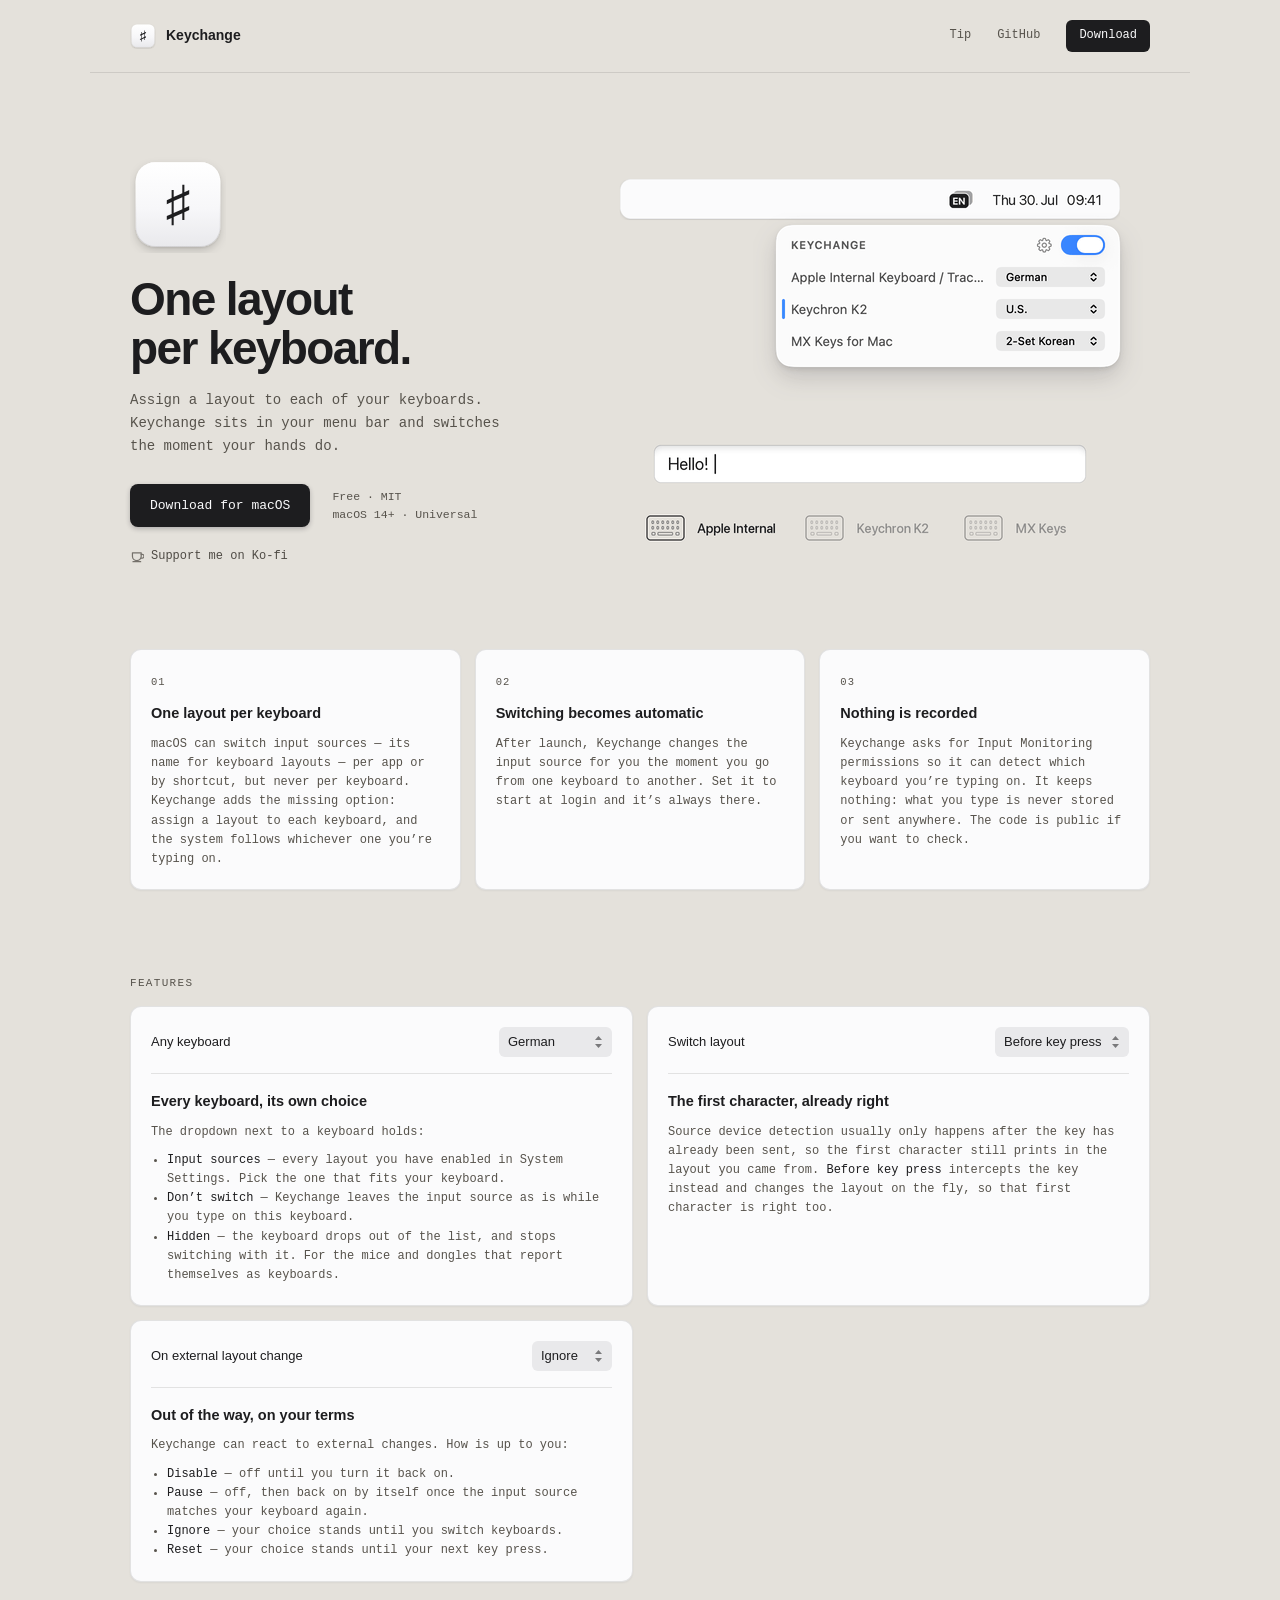
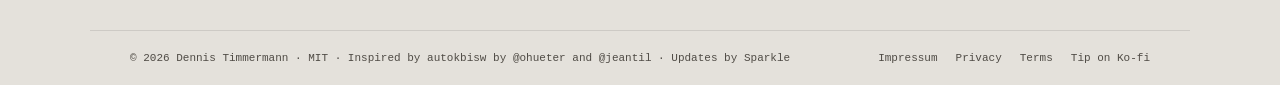
==== docs/index.html @ bf7a126a "Call the settings section Features The cards are the pitch; the panels below are what the app can ac" ====
<!doctype html>
<html lang="en">
<head>
<meta charset="utf-8">
<meta name="viewport" content="width=device-width, initial-scale=1">
<title>Keychange — one layout per keyboard</title>
<meta name="description" content="A macOS menu bar app that switches the system input source per physical keyboard. Free, MIT licensed.">
<link rel="icon" href="keychange-icon.svg" type="image/svg+xml">
<link rel="icon" href="favicon.png" sizes="128x128" type="image/png">
<link rel="apple-touch-icon" href="favicon.png">
<meta property="og:type" content="website">
<meta property="og:url" content="https://keychange.dev/">
<meta property="og:site_name" content="Keychange">
<meta property="og:title" content="Keychange — one layout per keyboard">
<meta property="og:description" content="macOS switches input sources per app, never per keyboard. Keychange assigns one to each of your keyboards and switches as you move between them.">
<meta property="og:image" content="https://keychange.dev/og.png">
<meta property="og:image:width" content="1200">
<meta property="og:image:height" content="630">
<meta property="og:image:alt" content="Keychange — one layout per keyboard. The menu bar item and its popover, listing three keyboards with their input sources.">
<meta name="twitter:card" content="summary_large_image">
<link rel="stylesheet" href="style.css">
</head>
<body>
<div class="page">

  <nav>
    <a class="wordmark" href="#top">
      <img src="keychange-icon.svg" alt="" width="26" height="26">
      <span>Keychange</span>
    </a>
    <div class="nav-links">
      <a href="https://ko-fi.com/tmrmn">Tip</a>
      <a href="https://github.com/dennistimmermann/keychange">GitHub</a>
      <a class="button small" href="https://github.com/dennistimmermann/keychange/releases/latest/download/Keychange.dmg">Download</a>
    </div>
  </nav>

  <header id="top" class="hero">
    <div class="hero-copy">
      <img class="hero-mark" src="keychange-icon.svg" alt="Keychange" width="96" height="96">
      <h1>One layout per keyboard.</h1>
      <p>Assign a layout to each of your keyboards. Keychange sits in your menu bar and switches
         the moment your hands do.</p>
      <div class="cta">
        <a class="button" href="https://github.com/dennistimmermann/keychange/releases/latest/download/Keychange.dmg">Download for macOS</a>
        <p class="cta-note"><span id="version"></span>Free · MIT<br>macOS 14+ · Universal</p>
      </div>

      <a class="kofi" href="https://ko-fi.com/tmrmn">
        <!-- A plain cup rather than Ko-fi's own mark: it inherits the page's ink,
             and the label carries the name. -->
        <svg width="14" height="14" viewBox="0 0 16 16" fill="none" stroke="currentColor"
             stroke-width="1.4" stroke-linecap="round" stroke-linejoin="round" aria-hidden="true">
          <path d="M2.8 3.2h10v4a5 5 0 0 1-10 0z"/>
          <path d="M12.8 5h1.1a2.1 2.1 0 0 1 0 4.2h-1.1"/>
          <path d="M3.4 13.4h8.8"/>
        </svg>
        Support me on Ko-fi
      </a>
    </div>

    <!-- The loop (make-demo.py) brings its own menu bar, popover and text field, so
         it replaces the drawn bar the static shot used to sit under. -->
    <div class="hero-shot">
      <img src="demo-no-loupe.gif" width="560" height="432"
           alt="One text field, three keyboards: “Hello!” typed on a Keychron K2 set to U.S., “Grüße!” on the built-in keyboard set to German, and “안녕!” on MX Keys set to 2-Set Korean. The menu bar badge changes from EN to DE to KO as each keyboard is used, and the popover marks whichever one is being typed on.">
    </div>
  </header>

  <section id="why" class="cards">
    <article>
      <span class="eyebrow">01</span>
      <h3>One layout per keyboard</h3>
      <p>macOS can switch input sources — its name for keyboard layouts — per app or by shortcut,
         but never per keyboard. Keychange
         adds the missing option: assign a layout to each keyboard, and the system follows whichever
         one you’re typing on.</p>
    </article>
    <article>
      <span class="eyebrow">02</span>
      <h3>Switching becomes automatic</h3>
      <p>After launch, Keychange changes the input source for you the moment you go from one
         keyboard to another. Set it to start at login and it’s always there.</p>
    </article>
    <article>
      <span class="eyebrow">03</span>
      <h3>Nothing is recorded</h3>
      <p>Keychange asks for Input Monitoring permissions so it can detect which keyboard you’re
         typing on. It keeps nothing: what you type is never stored or sent anywhere. The code
         is public if you want to check.</p>
    </article>
  </section>

  <!-- The two settings as the app shows them: a label and a real popup button, carrying
       the app's own options. They open and stay open on whatever you pick — nothing on
       the page reacts, they are here to show what the choices are. -->
  <h2 class="section-head" id="features">Features</h2>
  <section class="settings">
    <article>
      <label class="setting">
        <span class="setting-label">Any keyboard</span>
        <select class="popup">
          <option>Don’t switch</option>
          <option>U.S.</option>
          <option selected>German</option>
          <option>2-Set Korean</option>
          <option>Hidden</option>
        </select>
      </label>
      <h3>Every keyboard, its own choice</h3>
      <p>The dropdown next to a keyboard holds:</p>
      <ul class="modes">
        <li><em>Input sources</em> — every layout you have enabled in System Settings. Pick the
            one that fits your keyboard.</li>
        <li><em>Don’t switch</em> — Keychange leaves the input source as is while you type
            on this keyboard.</li>
        <li><em>Hidden</em> — the keyboard drops out of the list, and stops switching with it.
            For the mice and dongles that report themselves as keyboards.</li>
      </ul>
    </article>
    <article>
      <label class="setting">
        <span class="setting-label">Switch layout</span>
        <select class="popup">
          <option>After key press</option>
          <option selected>Before key press</option>
        </select>
      </label>
      <h3>The first character, already right</h3>
      <p>Source device detection usually only happens after the key has already been sent, so the
         first character still prints in the layout you came from. <em>Before key press</em>
         intercepts the key instead and changes the layout on the fly, so that first character is
         right too.</p>
    </article>
    <article>
      <label class="setting">
        <span class="setting-label">On external layout change</span>
        <select class="popup">
          <option>Disable</option>
          <option>Pause</option>
          <option selected>Ignore</option>
          <option>Reset</option>
        </select>
      </label>
      <h3>Out of the way, on your terms</h3>
      <p>Keychange can react to external changes. How is up to you:</p>
      <ul class="modes">
        <li><em>Disable</em> — off until you turn it back on.</li>
        <li><em>Pause</em> — off, then back on by itself once the input source matches your
            keyboard again.</li>
        <li><em>Ignore</em> — your choice stands until you switch keyboards.</li>
        <li><em>Reset</em> — your choice stands until your next key press.</li>
      </ul>
    </article>
  </section>

  <footer>
    <span>© 2026 Dennis Timmermann · MIT · Inspired by
      <a href="https://github.com/ohueter/autokbisw">autokbisw</a> by @ohueter and @jeantil · Updates by
      <a href="https://github.com/sparkle-project/Sparkle">Sparkle</a></span>
    <span class="footer-legal">
      <a href="/impressum.html">Impressum</a>
      <a href="/privacy.html">Privacy</a>
      <a href="/terms.html">Terms</a>
      <a href="https://ko-fi.com/tmrmn">Tip on Ko-fi</a>
    </span>
  </footer>

</div>

<!-- The latest tag, in front of the download note. GitHub's API is the only source
     that is right the moment a release is published; if it is unreachable or rate
     limited the note simply stays as it is. -->
<script>
fetch('https://api.github.com/repos/dennistimmermann/keychange/releases/latest')
  .then(r => r.json())
  .then(r => { if (r.tag_name) document.getElementById('version').textContent = r.tag_name + ' · '; })
  .catch(() => {});
</script>

</body>
</html>
---- docs/style.css ----
/* Keychange landing page — design 1a "Panel desk".
   Monospace is the page's voice; system sans is reserved for the headline,
   the wordmark and feature titles. */

:root {
  --desk: #E4E1DB;
  --panel: #FBFBFC;
  --ink: #1D1D1F;
  --body: #57534C;
  --footer: #4F4B45;
  --hairline: rgba(0, 0, 0, 0.1);
  --accent: #007AFF;          /* macOS default accent: the app draws the rail
                                 and switches in the system accent, not green */
  --mono: ui-monospace, SFMono-Regular, Menlo, Consolas, monospace;
  --sans: -apple-system, BlinkMacSystemFont, "Segoe UI", Helvetica, Arial, sans-serif;
}

* { box-sizing: border-box; }

body {
  margin: 0;
  background: var(--desk);
  color: var(--body);
  font-family: var(--mono);
  font-size: 14px;
  line-height: 1.65;
  -webkit-font-smoothing: antialiased;
}

.page {
  max-width: 1100px;
  margin: 0 auto;
  min-height: 100vh;
  display: flex;
  flex-direction: column;
}

a { color: inherit; text-decoration: none; }
a:hover { text-decoration: underline; }

/* ---------- nav ---------- */

nav {
  display: flex;
  align-items: center;
  justify-content: space-between;
  gap: 20px;
  padding: 20px 40px;
  border-bottom: 0.5px solid var(--hairline);
}

.wordmark { display: flex; align-items: center; gap: 10px; }
.wordmark img { border-radius: 6px; }
.wordmark span { font-family: var(--sans); font-size: 14px; font-weight: 600; color: var(--ink); }
.wordmark:hover { text-decoration: none; }

.nav-links { display: flex; align-items: center; gap: 26px; font-size: 12px; }

.button {
  background: var(--ink);
  color: var(--panel);
  border-radius: 8px;
  padding: 11px 20px;
  font-size: 13px;
  box-shadow: 0 2px 5px rgba(20, 18, 30, 0.24);
  white-space: nowrap;
}
.button:hover { background: #000; text-decoration: none; }
.button.small { padding: 6px 13px; font-size: 12px; border-radius: 6px; box-shadow: none; }

/* ---------- hero ---------- */

.hero {
  display: grid;
  grid-template-columns: 1fr 560px;
  gap: 40px;
  align-items: center;
  padding: 76px 40px 68px;
}

.hero-mark { display: block; margin-bottom: 22px; }

h1 {
  font-family: var(--sans);
  font-size: 46px;
  font-weight: 600;
  line-height: 1.06;
  letter-spacing: -0.035em;
  color: var(--ink);
  max-width: 15ch;
  margin: 0 0 16px;
  text-wrap: balance;
}

.hero-copy > p { max-width: 44ch; margin: 0; }

.cta { display: flex; align-items: center; gap: 22px; margin-top: 26px; }
.cta-note { font-size: 11.5px; line-height: 1.5; margin: 0; }

/* Sits under the download button, the one place a visitor is already deciding. */
.kofi {
  display: inline-flex;
  align-items: center;
  gap: 7px;
  margin-top: 20px;
  font-size: 12px;
  color: var(--footer);
}
.kofi svg { flex: none; opacity: 0.75; }

/* ---------- the app shot ----------
   demo-no-loupe.gif (make-demo.py) is a fixed composition carrying its own menu
   bar, popover and text field, on this page's own desk colour so it sits flush.
   It holds its 560px wherever that fits, and scales down from there — unlike the
   static capture it replaced, it is one raster of the whole scene, so shrinking it
   is better than making the hero scroll sideways. */

.hero-shot { justify-self: end; width: 560px; }

/* Menu bar metrics measured off a real capture: 40pt tall, 14px system text,
   items 20pt apart, 18pt from the right edge. The surface is .cards article's:
   flat panel, hairline, 11px radius, whisper shadow. Used by og.html, which
   still composites the static panel.png. */
.menubar {
  display: flex;
  align-items: center;
  justify-content: flex-end;
  gap: 20px;
  height: 40px;
  padding: 0 18px;
  background: var(--panel);
  border: 0.5px solid var(--hairline);
  border-radius: 11px;
  box-shadow: 0 1px 2px rgba(20, 18, 30, 0.05);
  font-family: var(--sans);
  font-size: 14px;
  color: var(--ink);
}

/* The status item exactly as the app builds it (AppState.markImage): two 9.2×6.9
   plates 1.84/1.38 apart, scaled 18/8.68, corner radius 2 — the back one at 40%,
   the front punching a 0.4 rim out of it so they read as separate cards, and the
   code knocked clean through the front. The template image renders black in a
   light menu bar, and the knocked-out glyph is the bar showing through. */
.mb-badge { position: relative; width: 23px; height: 18px; flex: none; }
.mb-badge i,
.mb-badge b {
  position: absolute;
  width: 19.07px;
  height: 14.31px;
  border-radius: 4.15px;
}
.mb-badge i { left: 3.81px; top: 0.83px; background: rgba(29, 29, 31, 0.4); }
.mb-badge b {
  left: 0;
  top: 3.69px;
  background: var(--ink);
  box-shadow: 0 0 0 0.83px var(--panel);   /* the rim gap punched by the front plate */
  color: var(--panel);
  font-size: 9.95px;
  font-weight: 700;
  letter-spacing: -0.2px;
  line-height: 14.31px;
  text-align: center;
}
.mb-dim { color: var(--ink); }

.hero-shot img {
  display: block;
  width: 560px;
  /* The width/height attributes give the intrinsic ratio, so height stays right. */
  max-width: 100%;
  height: auto;
}


/* ---------- section head ----------
   Set like the cards' 01/02/03 eyebrows: a marker in the page's own voice, not a
   second headline competing with the hero. Only the settings carry one — the cards
   speak for themselves. */

.section-head {
  font-family: var(--mono);
  font-size: 11px;
  font-weight: 400;
  letter-spacing: 0.12em;
  text-transform: uppercase;
  color: var(--body);
  margin: 0 0 14px;
  padding: 0 40px;
}
/* The settings are their own group, so they get more air above than the cards
   keep between themselves. */
.cards + .section-head { margin-top: 36px; }

/* ---------- feature cards ---------- */

.cards {
  display: grid;
  grid-template-columns: repeat(3, 1fr);
  gap: 14px;
  padding: 0 40px 48px;
}

.cards article {
  background: var(--panel);
  border: 0.5px solid var(--hairline);
  border-radius: 11px;
  padding: 20px;
  box-shadow: 0 1px 2px rgba(20, 18, 30, 0.05);
}
.eyebrow { font-size: 10.5px; letter-spacing: 0.1em; color: var(--body); }
.cards h3 {
  font-family: var(--sans);
  font-size: 14.5px;
  font-weight: 600;
  color: var(--ink);
  margin: 9px 0;
}
.cards p { font-size: 12px; line-height: 1.6; margin: 0; }
em { font-style: normal; color: var(--ink); }

/* ---------- settings ----------
   Two panels on the cards' surface, each opening with the setting as the app shows it:
   the label on the left, a popup button on the right. */

.settings {
  display: grid;
  grid-template-columns: 1fr 1fr;
  gap: 14px;
  padding: 0 40px 48px;
}

.settings article {
  background: var(--panel);
  border: 0.5px solid var(--hairline);
  border-radius: 11px;
  padding: 20px;
  box-shadow: 0 1px 2px rgba(20, 18, 30, 0.05);
}

.setting {
  display: flex;
  align-items: center;
  justify-content: space-between;
  gap: 14px;
  padding-bottom: 16px;
  margin-bottom: 16px;
  border-bottom: 0.5px solid var(--hairline);
  font-family: var(--sans);
  font-size: 13px;
}
.setting-label { color: var(--ink); }
.setting .popup { flex: none; }

/* AppKit's pop-up button: 6px radius on a grey fill, the label left, the chevron pair
   right. A real <select>, so it opens with the app's own options in the browser's own
   menu — cheaper than drawing one, and it works on touch. The chevron is a background
   image because appearance:none takes the native one away with everything else. */
.popup {
  appearance: none;
  font: inherit;
  border: 0;
  background: #E9E9EB
    url("data:image/svg+xml,%3Csvg xmlns='http://www.w3.org/2000/svg' width='9' height='14' viewBox='0 0 9 14' fill='%231D1D1F' fill-opacity='.55'%3E%3Cpath d='M4.5 1 8 5H1z'/%3E%3Cpath d='M4.5 13 1 9h7z'/%3E%3C/svg%3E")
    no-repeat right 9px center;
  border-radius: 6px;
  padding: 4px 27px 4px 9px;
  color: var(--ink);
  white-space: nowrap;
  cursor: pointer;
}
.popup:focus-visible { outline: 2px solid var(--accent); outline-offset: 1px; }

.settings h3 {
  font-family: var(--sans);
  font-size: 14.5px;
  font-weight: 600;
  color: var(--ink);
  margin: 0 0 9px;
}
.settings p { font-size: 12px; line-height: 1.6; margin: 0; }

.modes { font-size: 12px; line-height: 1.6; margin: 9px 0 0; padding-left: 16px; }

/* ---------- footer ---------- */

footer {
  margin-top: auto;          /* keep the footer at the bottom on short pages */
  display: flex;
  flex-wrap: wrap;
  gap: 8px 26px;
  justify-content: space-between;
  padding: 18px 40px;
  border-top: 0.5px solid var(--hairline);
  font-size: 11px;
  color: var(--footer);
}

/* § 5 DDG wants the Impressum reachable from anywhere on the site, and the GDPR wants
   the same of the privacy notice, so these sit in the footer of every page. */
.footer-legal { display: flex; flex-wrap: wrap; gap: 18px; }

/* ---------- legal pages ----------
   Impressum, privacy, terms. Same surface as the feature cards; the hero's h1 is far
   too large for prose, so the type resets here. */

.legal { padding: 52px 40px 60px; }

.legal article {
  max-width: 760px;
  margin: 0 auto;
  background: var(--panel);
  border: 0.5px solid var(--hairline);
  border-radius: 11px;
  padding: 38px 42px;
  box-shadow: 0 1px 2px rgba(20, 18, 30, 0.05);
}

.legal h1 {
  font-size: 29px;
  line-height: 1.2;
  letter-spacing: -0.02em;
  max-width: none;
  margin: 0 0 4px;
}

.legal .sub { font-size: 11.5px; margin: 0 0 28px; }

.legal h2 {
  font-family: var(--sans);
  font-size: 15px;
  font-weight: 600;
  color: var(--ink);
  margin: 28px 0 8px;
}

.legal p, .legal li { font-size: 13px; line-height: 1.7; margin: 0 0 11px; }
.legal ul { margin: 0 0 11px; padding-left: 19px; }
.legal address { font-style: normal; font-size: 13px; line-height: 1.7; }
.legal a { text-decoration: underline; text-underline-offset: 2px; }

/* Anything only Dennis can fill in. Deliberately loud: an Impressum with a placeholder
   address in it is worse than no Impressum at all. */
.fill {
  background: #FFE9A8;
  box-shadow: 0 0 0 1px rgba(0, 0, 0, 0.14);
  border-radius: 3px;
  padding: 0 4px;
  color: var(--ink);
}

/* ---------- responsive ---------- */

/* The shot wants 560px, so the hero goes single column while the copy column still
   has the ~380px the two-column layout was built around. In its own row the auto
   margins centre it, until the row itself is narrower than 560 and max-width takes
   over and scales it down. */
@media (max-width: 1060px) {
  .hero { grid-template-columns: 1fr; }
  .hero-shot { justify-self: stretch; width: 100%; margin-top: 28px; }
  .hero-shot img { margin-inline: auto; }
}

@media (max-width: 900px) {
  nav { padding: 16px 24px; }
  .nav-links a:not(.button) { display: none; }

  .hero { padding: 48px 24px 52px; }
  .hero-mark { width: 72px; height: 72px; }
  h1 { font-size: 32px; }

  .cards { grid-template-columns: 1fr; padding: 0 24px 32px; }
  .settings { grid-template-columns: 1fr; padding: 0 24px 32px; }
  .section-head { padding: 0 24px; }
  footer { padding: 16px 24px; }
}
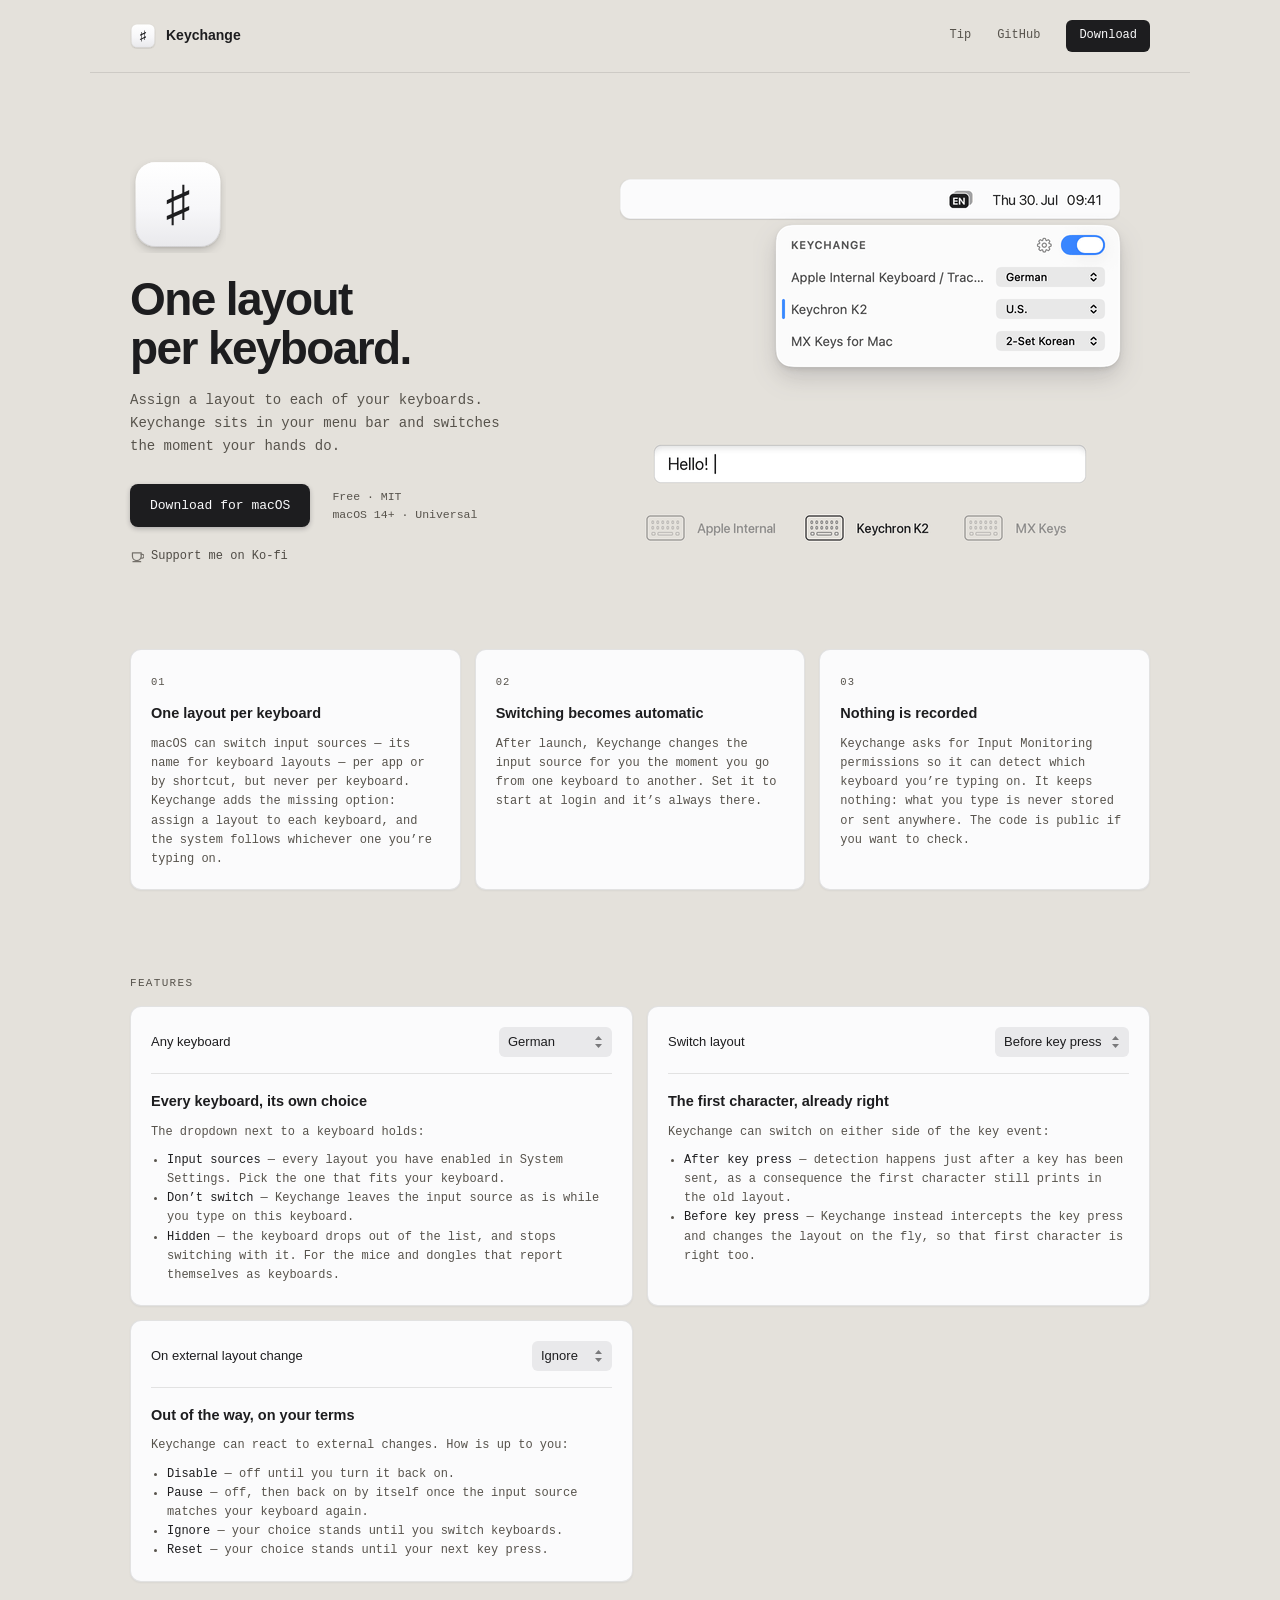
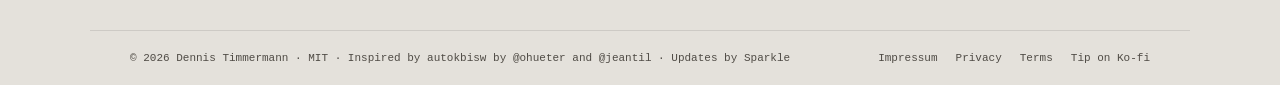
==== commit 807d696b: "Give Switch layout the same bullet shape as the other two All three panels now open with one line an" ====
--- a/docs/index.html
+++ b/docs/index.html
@@ -127,10 +127,13 @@
         </select>
       </label>
       <h3>The first character, already right</h3>
-      <p>Source device detection usually only happens after the key has already been sent, so the
-         first character still prints in the layout you came from. <em>Before key press</em>
-         intercepts the key instead and changes the layout on the fly, so that first character is
-         right too.</p>
+      <p>Keychange can switch on either side of the key event:</p>
+      <ul class="modes">
+        <li><em>After key press</em> — detection happens just after a key has been sent, as a
+            consequence the first character still prints in the old layout.</li>
+        <li><em>Before key press</em> — Keychange instead intercepts the key press and changes
+            the layout on the fly, so that first character is right too.</li>
+      </ul>
     </article>
     <article>
       <label class="setting">
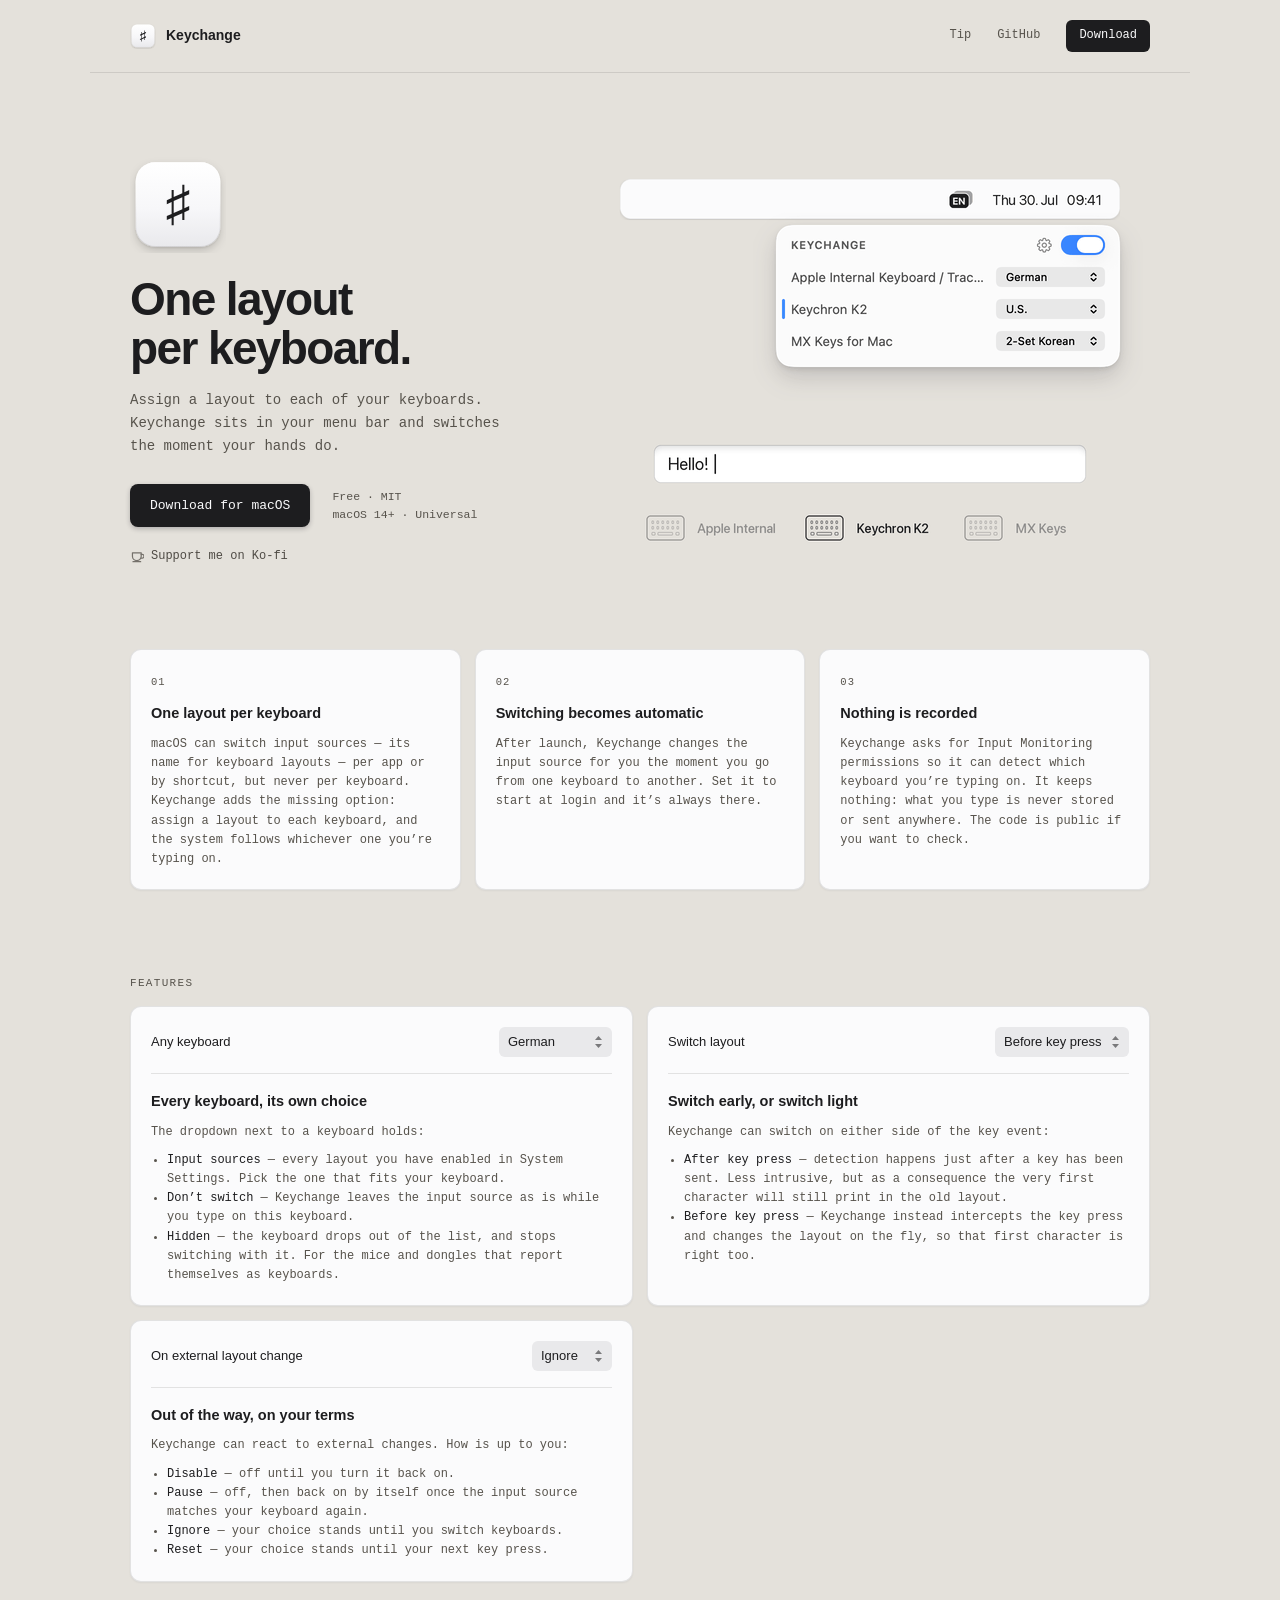
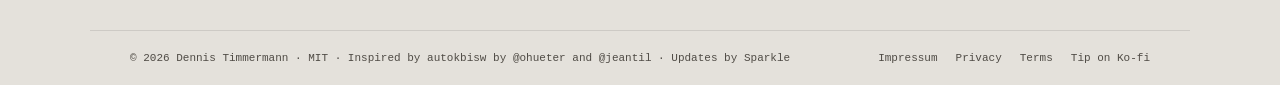
==== commit 1fbcb613: "Headline the Switch layout panel for both modes It stopped being only about getting the first charac" ====
--- a/docs/index.html
+++ b/docs/index.html
@@ -126,11 +126,12 @@
           <option selected>Before key press</option>
         </select>
       </label>
-      <h3>The first character, already right</h3>
+      <h3>Switch early, or switch light</h3>
       <p>Keychange can switch on either side of the key event:</p>
       <ul class="modes">
-        <li><em>After key press</em> — detection happens just after a key has been sent, as a
-            consequence the first character still prints in the old layout.</li>
+        <li><em>After key press</em> — detection happens just after a key has been sent. Less
+            intrusive, but as a consequence the very first character will still print in the
+            old layout.</li>
         <li><em>Before key press</em> — Keychange instead intercepts the key press and changes
             the layout on the fly, so that first character is right too.</li>
       </ul>
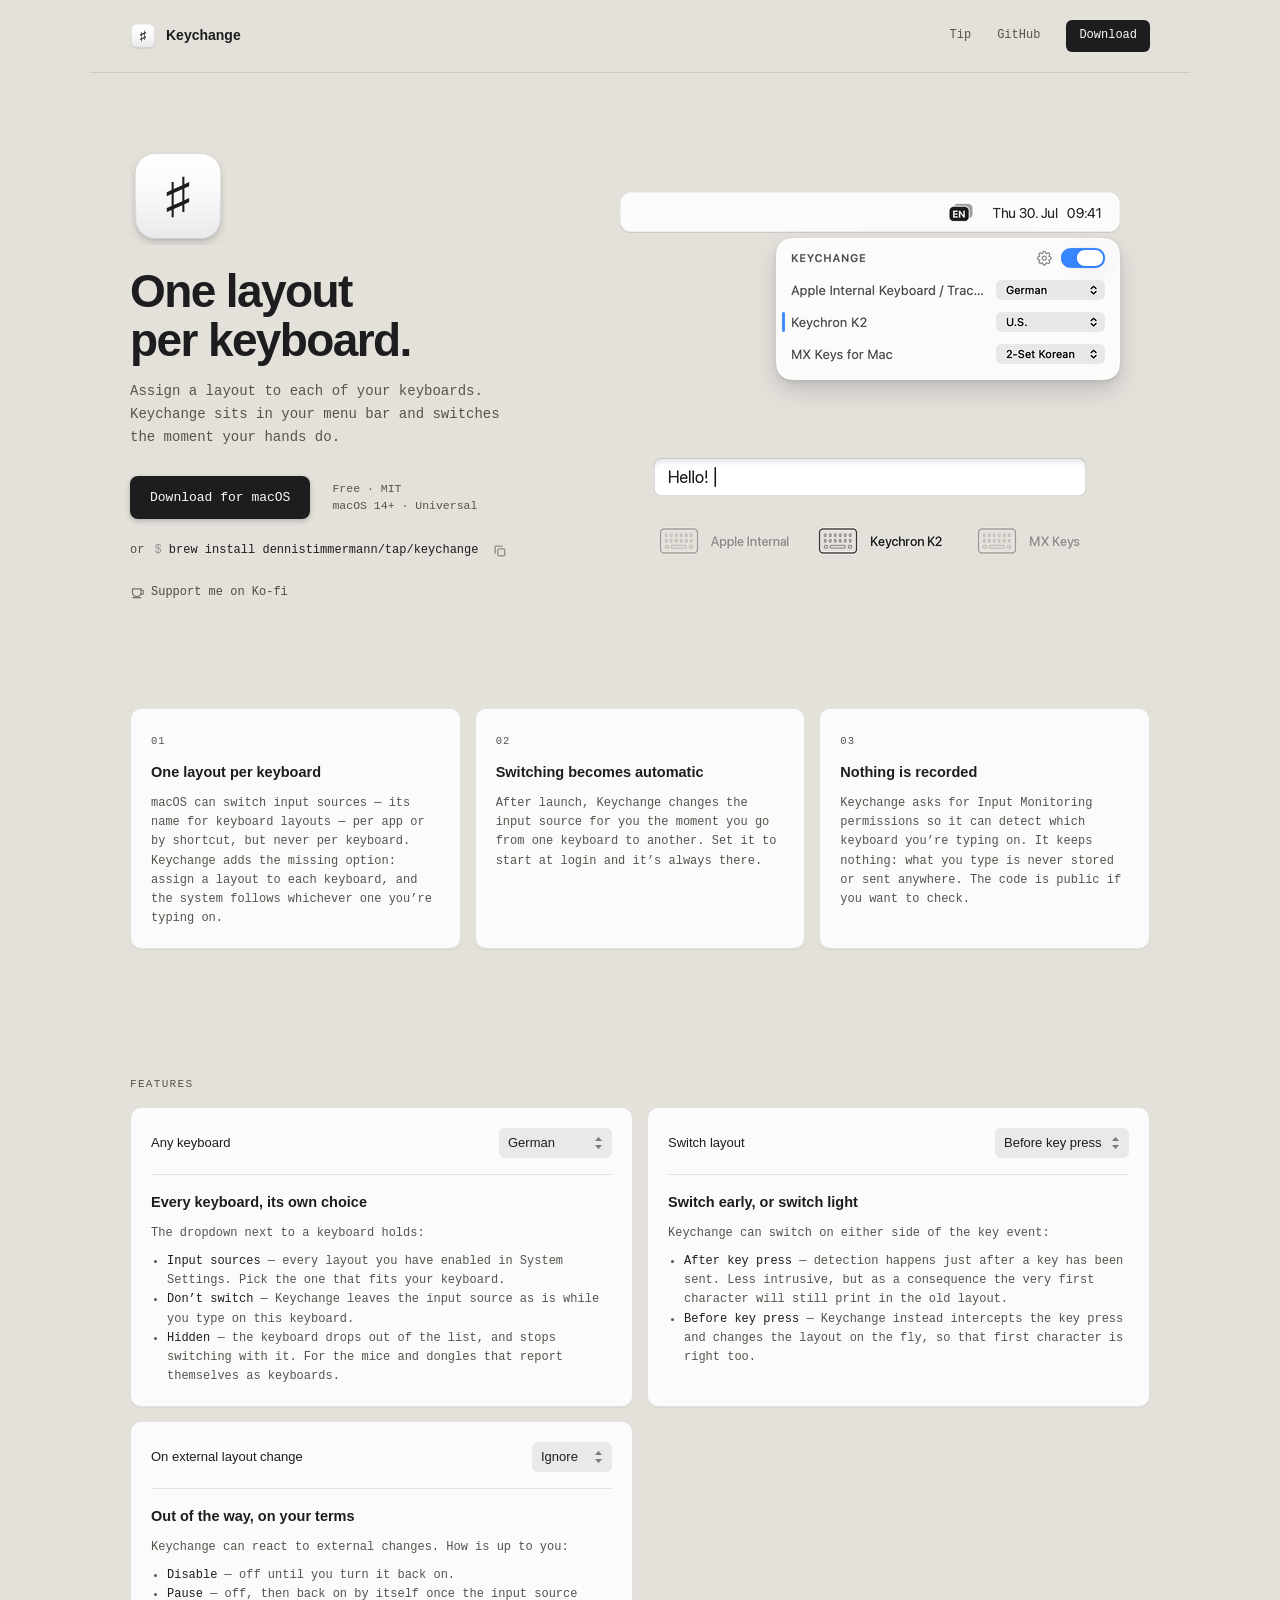
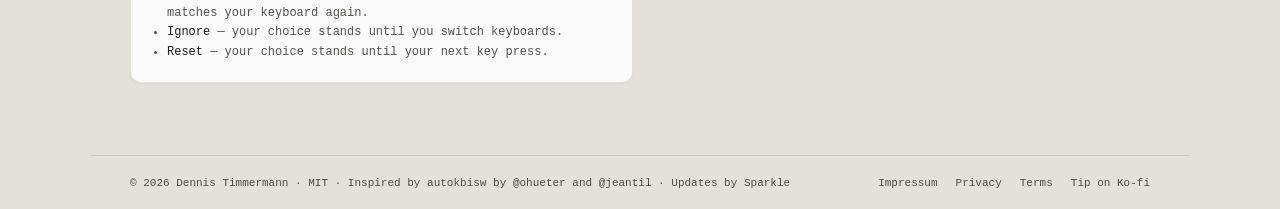
==== commit 78947513: "Install from the tap in one command `brew install dennistimmermann/tap/keychange` auto-taps, so the " ====
--- a/docs/index.html
+++ b/docs/index.html
@@ -46,6 +46,25 @@
         <p class="cta-note"><span id="version"></span>Free · MIT<br>macOS 14+ · Universal</p>
       </div>
 
+      <!-- One line: the word that lets a disk-image visitor stop reading, then the command
+           behind a prompt so it reads as something to paste into a terminal. -->
+      <div class="install">
+        <span class="or">or</span>
+        <code class="cmd">brew install dennistimmermann/tap/keychange</code>
+        <button class="brew" type="button" aria-label="Copy the install command"
+                data-cmd="brew install dennistimmermann/tap/keychange">
+          <svg class="glyph" width="14" height="14" viewBox="0 0 16 16" fill="none" stroke="currentColor"
+               stroke-width="1.5" stroke-linecap="round" stroke-linejoin="round" aria-hidden="true">
+            <rect x="5.5" y="5.5" width="8" height="8" rx="1.6"/>
+            <path d="M10.5 2.5h-8v8"/>
+          </svg>
+          <svg class="check" width="14" height="14" viewBox="0 0 16 16" fill="none" stroke="currentColor"
+               stroke-width="1.6" stroke-linecap="round" stroke-linejoin="round" aria-hidden="true">
+            <path d="M3 8.5 6.2 11.5 13 4.5"/>
+          </svg>
+        </button>
+      </div>
+
       <a class="kofi" href="https://ko-fi.com/tmrmn">
         <!-- A plain cup rather than Ko-fi's own mark: it inherits the page's ink,
              and the label carries the name. -->
@@ -180,6 +199,13 @@
   .then(r => r.json())
   .then(r => { if (r.tag_name) document.getElementById('version').textContent = r.tag_name + ' · '; })
   .catch(() => {});
+
+const brew = document.querySelector('.brew');
+brew.addEventListener('click', () => {
+  navigator.clipboard.writeText(brew.dataset.cmd);
+  brew.classList.add('copied');
+  setTimeout(() => brew.classList.remove('copied'), 1600);
+});
 </script>
 
 </body>
--- a/docs/style.css
+++ b/docs/style.css
@@ -75,7 +75,7 @@
   grid-template-columns: 1fr 560px;
   gap: 40px;
   align-items: center;
-  padding: 76px 40px 68px;
+  padding: 76px 40px 100px;
 }
 
 .hero-mark { display: block; margin-bottom: 22px; }
@@ -96,6 +96,43 @@
 
 .cta { display: flex; align-items: center; gap: 22px; margin-top: 26px; }
 .cta-note { font-size: 11.5px; line-height: 1.5; margin: 0; }
+
+/* The Homebrew route, on one line and unboxed: the command carries itself, and the
+   copy icon is its own target rather than the whole line. */
+.install {
+  display: flex;
+  align-items: center;
+  flex-wrap: wrap;          /* one line everywhere but a narrow phone, where it breaks
+                               after "brew install" rather than scrolling the page */
+  gap: 10px;
+  width: fit-content;
+  margin-top: 20px;
+  font-size: 12px;
+}
+
+.or { color: var(--footer); }
+
+/* The prompt does the work a box used to: it says terminal, at no width. */
+.cmd { color: var(--ink); }
+.cmd::before { content: "$ "; opacity: 0.4; }
+
+.brew {
+  flex: none;
+  display: flex;
+  align-items: center;
+  justify-content: center;
+  width: 24px;
+  height: 24px;
+  padding: 0;
+  color: var(--body);
+  background: none;
+  border: 0;
+  cursor: pointer;
+  opacity: 0.6;
+}
+.brew:hover { opacity: 1; }
+.brew .check, .brew.copied .glyph { display: none; }
+.brew.copied .check { display: block; color: var(--accent); }
 
 /* Sits under the download button, the one place a visitor is already deciding. */
 .kofi {
@@ -191,7 +228,7 @@
 }
 /* The settings are their own group, so they get more air above than the cards
    keep between themselves. */
-.cards + .section-head { margin-top: 36px; }
+.cards + .section-head { margin-top: 54px; }
 
 /* ---------- feature cards ---------- */
 
@@ -199,7 +236,7 @@
   display: grid;
   grid-template-columns: repeat(3, 1fr);
   gap: 14px;
-  padding: 0 40px 48px;
+  padding: 0 40px 72px;
 }
 
 .cards article {
@@ -228,7 +265,7 @@
   display: grid;
   grid-template-columns: 1fr 1fr;
   gap: 14px;
-  padding: 0 40px 48px;
+  padding: 0 40px 72px;
 }
 
 .settings article {
@@ -366,12 +403,12 @@
   nav { padding: 16px 24px; }
   .nav-links a:not(.button) { display: none; }
 
-  .hero { padding: 48px 24px 52px; }
+  .hero { padding: 48px 24px 78px; }
   .hero-mark { width: 72px; height: 72px; }
   h1 { font-size: 32px; }
 
-  .cards { grid-template-columns: 1fr; padding: 0 24px 32px; }
-  .settings { grid-template-columns: 1fr; padding: 0 24px 32px; }
+  .cards { grid-template-columns: 1fr; padding: 0 24px 48px; }
+  .settings { grid-template-columns: 1fr; padding: 0 24px 48px; }
   .section-head { padding: 0 24px; }
   footer { padding: 16px 24px; }
 }
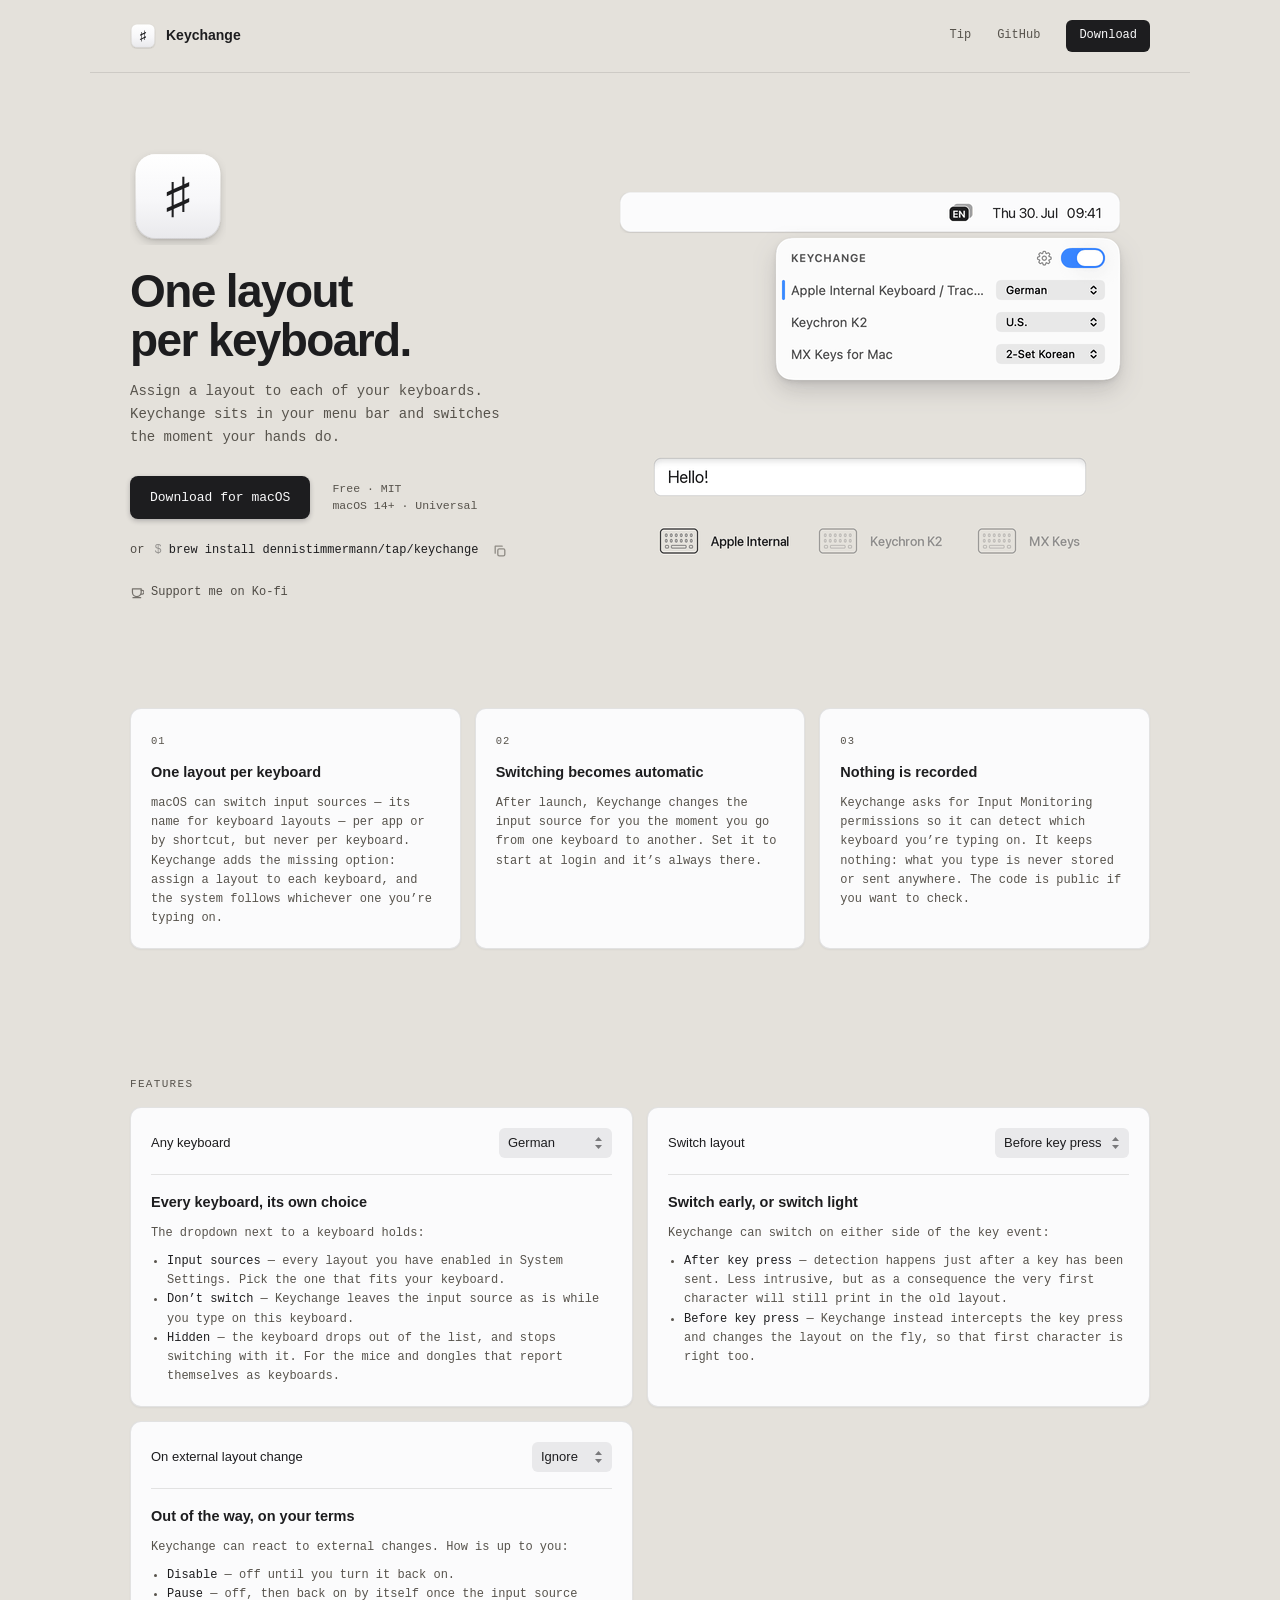
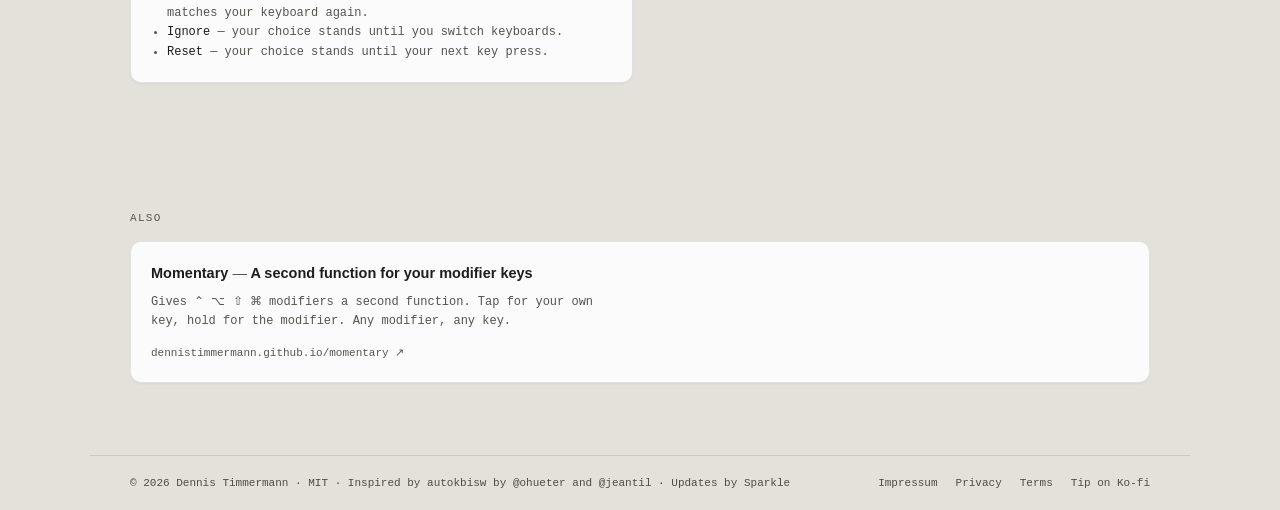
==== commit 188cc20f: "Point the page at Momentary An "Also" section at the foot of the landing page, one card for the othe" ====
--- a/docs/index.html
+++ b/docs/index.html
@@ -177,6 +177,16 @@
     </article>
   </section>
 
+  <h2 class="section-head" id="also">Also</h2>
+  <section class="also">
+    <a class="also-card" href="https://dennistimmermann.github.io/momentary/">
+      <h3>Momentary <span class="dash">—</span> A second function for your modifier keys</h3>
+      <p>Gives ⌃ ⌥ ⇧ ⌘ modifiers a second function. Tap for your own key, hold for the
+        modifier. Any modifier, any key.</p>
+      <span class="also-go">dennistimmermann.github.io/momentary ↗</span>
+    </a>
+  </section>
+
   <footer>
     <span>© 2026 Dennis Timmermann · MIT · Inspired by
       <a href="https://github.com/ohueter/autokbisw">autokbisw</a> by @ohueter and @jeantil · Updates by
--- a/docs/style.css
+++ b/docs/style.css
@@ -112,8 +112,9 @@
 
 .or { color: var(--footer); }
 
-/* The prompt does the work a box used to: it says terminal, at no width. */
-.cmd { color: var(--ink); }
+/* The prompt and the medium weight are the whole treatment: enough for a shell line
+   to read as one, with nothing drawn behind it. */
+.cmd { color: var(--ink); font-weight: 500; }
 .cmd::before { content: "$ "; opacity: 0.4; }
 
 .brew {
@@ -322,6 +323,46 @@
 
 /* ---------- footer ---------- */
 
+/* ---------- also ----------
+   A quiet cross-link to the other app, on the same panel-and-hairline surface as the feature and
+   settings cards so it reads as part of the desk rather than an ad pinned to it. The whole card is
+   the link, which is why the global underline-on-hover has to be turned off — it would draw a line
+   through every line of the card. The shadow lifts instead. */
+
+.settings + .section-head { margin-top: 54px; }
+
+.also { padding: 0 40px 72px; }
+
+.also-card {
+  display: block;
+  background: var(--panel);
+  border: 0.5px solid var(--hairline);
+  border-radius: 11px;
+  padding: 20px;
+  box-shadow: 0 1px 2px rgba(20, 18, 30, 0.05);
+}
+.also-card:hover {
+  text-decoration: none;
+  box-shadow: 0 2px 9px rgba(20, 18, 30, 0.09);
+}
+
+.also-card h3 {
+  font-family: var(--sans);
+  font-size: 14.5px;
+  font-weight: 600;
+  color: var(--ink);
+  margin: 0 0 7px;
+}
+/* Not `em`, which this page colours as ink — the dash wants to sit back, not stand out. */
+.also-card h3 .dash { color: var(--body); font-weight: 400; }
+
+.also-card p { font-size: 12px; line-height: 1.6; margin: 0; max-width: 66ch; }
+
+/* Says where the card goes: it leaves the site, and an underlined title would not say that. */
+.also-go { display: block; margin-top: 13px; font-size: 11px; color: var(--body); }
+
+/* ---------- footer ---------- */
+
 footer {
   margin-top: auto;          /* keep the footer at the bottom on short pages */
   display: flex;
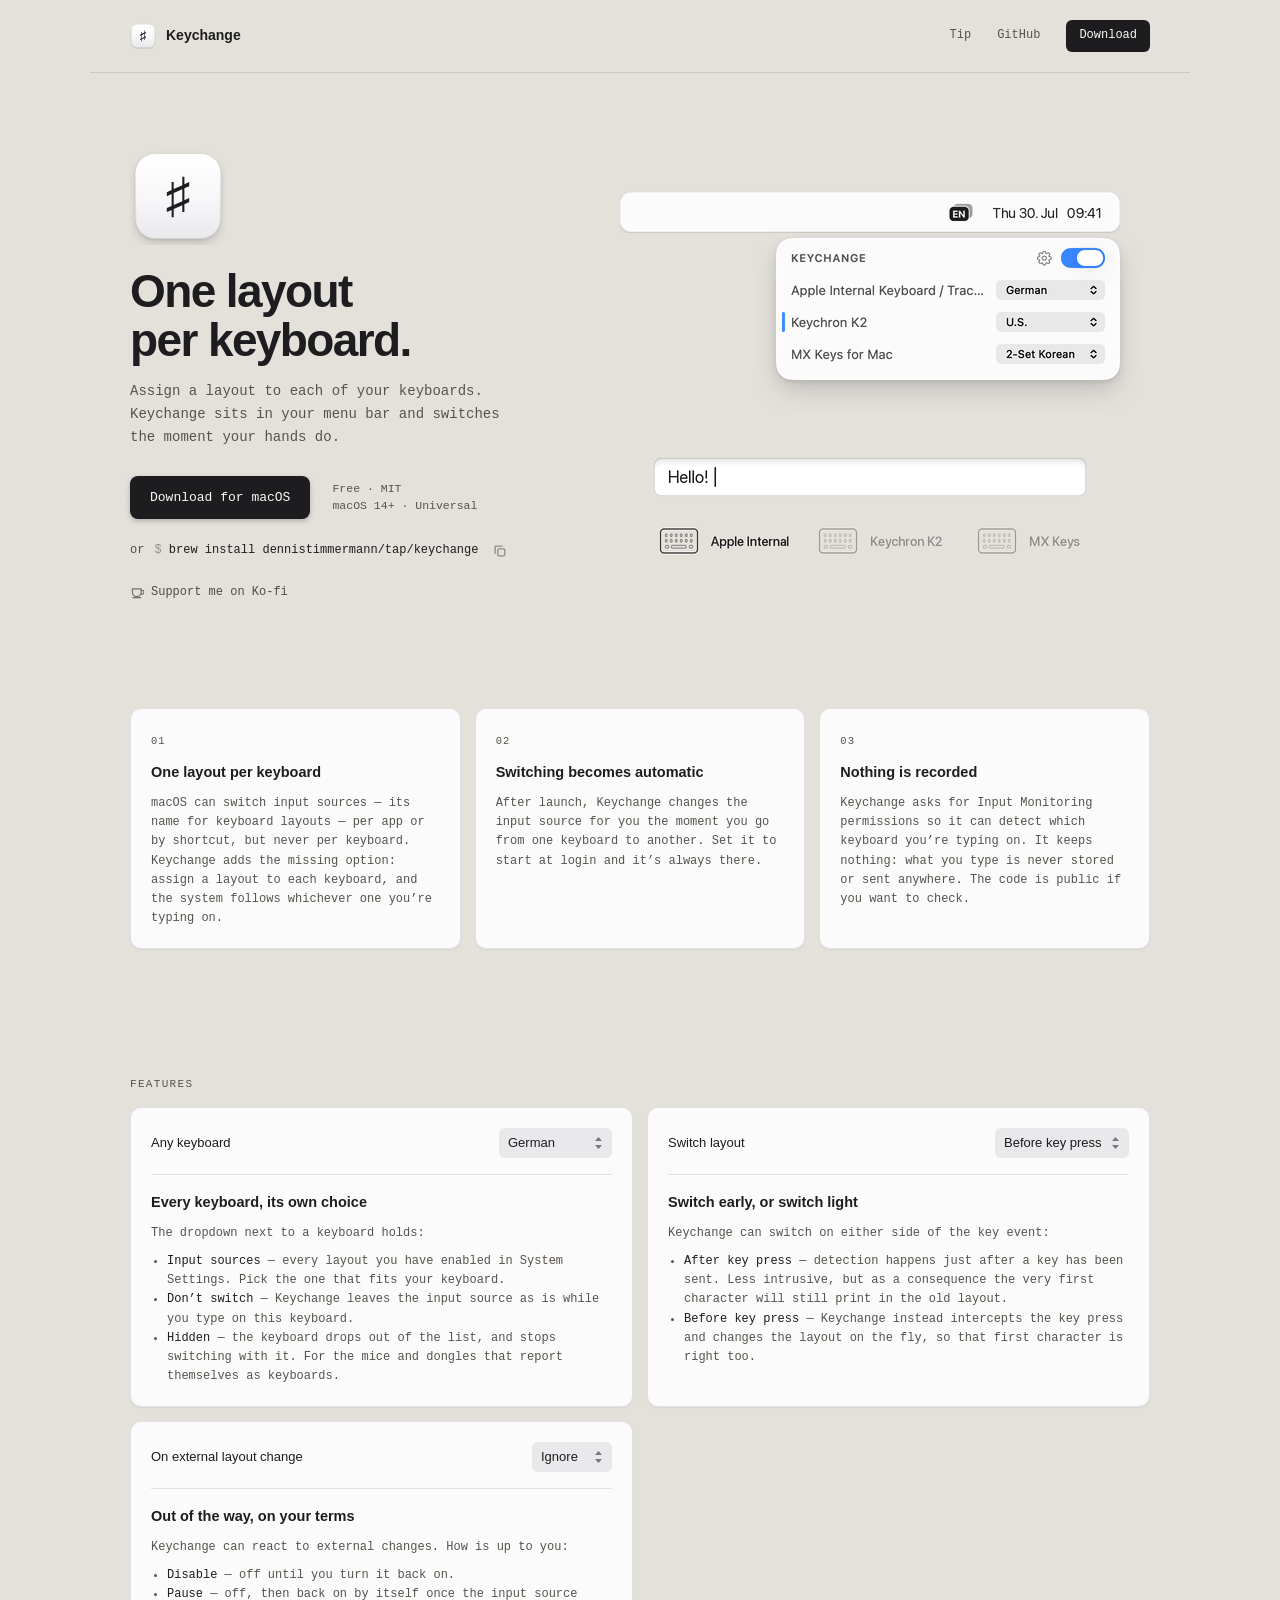
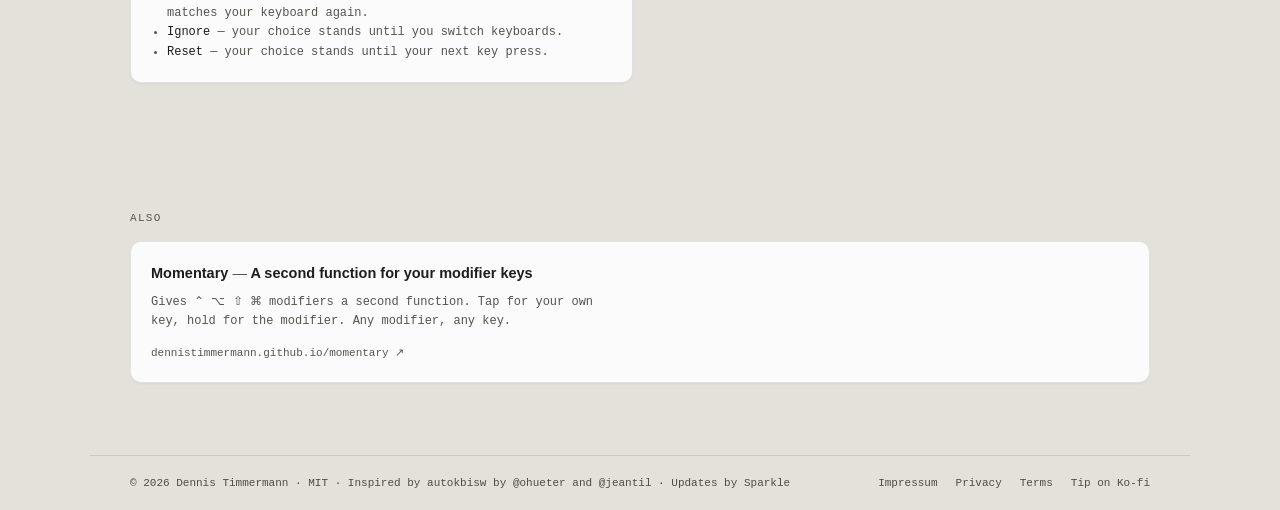
==== commit f6123ba7: "Make the landing page findable The title led with a brand nobody searches and never said macOS. It i" ====
--- a/docs/index.html
+++ b/docs/index.html
@@ -3,12 +3,14 @@
 <head>
 <meta charset="utf-8">
 <meta name="viewport" content="width=device-width, initial-scale=1">
-<title>Keychange — one layout per keyboard</title>
+<title>Keychange — assign an input source layout to each of your keyboards</title>
 <meta name="description" content="A macOS menu bar app that switches the system input source per physical keyboard. Free, MIT licensed.">
+<link rel="canonical" href="https://keychange.dev/">
 <link rel="icon" href="keychange-icon.svg" type="image/svg+xml">
 <link rel="icon" href="favicon.png" sizes="128x128" type="image/png">
 <link rel="apple-touch-icon" href="favicon.png">
 <meta property="og:type" content="website">
+<meta property="og:locale" content="en_US">
 <meta property="og:url" content="https://keychange.dev/">
 <meta property="og:site_name" content="Keychange">
 <meta property="og:title" content="Keychange — one layout per keyboard">
@@ -19,6 +21,34 @@
 <meta property="og:image:alt" content="Keychange — one layout per keyboard. The menu bar item and its popover, listing three keyboards with their input sources.">
 <meta name="twitter:card" content="summary_large_image">
 <link rel="stylesheet" href="style.css">
+
+<!-- The app, described for search engines. -->
+<script type="application/ld+json">
+{
+  "@context": "https://schema.org",
+  "@type": "SoftwareApplication",
+  "name": "Keychange",
+  "url": "https://keychange.dev/",
+  "description": "A macOS menu bar app that assigns an input source to each of your physical keyboards and switches the system to it as you move between them.",
+  "applicationCategory": "UtilitiesApplication",
+  "operatingSystem": "macOS 14.0 or later",
+  "processorRequirements": "Apple silicon or Intel",
+  "downloadUrl": "https://github.com/dennistimmermann/keychange/releases/latest/download/Keychange.dmg",
+  "softwareHelp": "https://github.com/dennistimmermann/keychange",
+  "license": "https://github.com/dennistimmermann/keychange/blob/main/LICENSE",
+  "screenshot": "https://keychange.dev/og.png",
+  "offers": {
+    "@type": "Offer",
+    "price": "0",
+    "priceCurrency": "USD"
+  },
+  "author": {
+    "@type": "Person",
+    "name": "Dennis Timmermann",
+    "url": "https://github.com/dennistimmermann"
+  }
+}
+</script>
 </head>
 <body>
 <div class="page">
@@ -81,7 +111,7 @@
     <!-- The loop (make-demo.py) brings its own menu bar, popover and text field, so
          it replaces the drawn bar the static shot used to sit under. -->
     <div class="hero-shot">
-      <img src="demo-no-loupe.gif" width="560" height="432"
+      <img src="keychange-input-source-per-keyboard.gif" width="560" height="432"
            alt="One text field, three keyboards: “Hello!” typed on a Keychron K2 set to U.S., “Grüße!” on the built-in keyboard set to German, and “안녕!” on MX Keys set to 2-Set Korean. The menu bar badge changes from EN to DE to KO as each keyboard is used, and the popover marks whichever one is being typed on.">
     </div>
   </header>
--- a/docs/style.css
+++ b/docs/style.css
@@ -147,61 +147,13 @@
 .kofi svg { flex: none; opacity: 0.75; }
 
 /* ---------- the app shot ----------
-   demo-no-loupe.gif (make-demo.py) is a fixed composition carrying its own menu
-   bar, popover and text field, on this page's own desk colour so it sits flush.
-   It holds its 560px wherever that fits, and scales down from there — unlike the
-   static capture it replaced, it is one raster of the whole scene, so shrinking it
-   is better than making the hero scroll sideways. */
+   keychange-input-source-per-keyboard.gif (make-demo.py) is a fixed composition
+   carrying its own menu bar, popover and text field, on this page's own desk colour
+   so it sits flush. It holds its 560px wherever that fits, and scales down from there
+   — unlike the static capture it replaced, it is one raster of the whole scene, so
+   shrinking it is better than making the hero scroll sideways. */
 
 .hero-shot { justify-self: end; width: 560px; }
-
-/* Menu bar metrics measured off a real capture: 40pt tall, 14px system text,
-   items 20pt apart, 18pt from the right edge. The surface is .cards article's:
-   flat panel, hairline, 11px radius, whisper shadow. Used by og.html, which
-   still composites the static panel.png. */
-.menubar {
-  display: flex;
-  align-items: center;
-  justify-content: flex-end;
-  gap: 20px;
-  height: 40px;
-  padding: 0 18px;
-  background: var(--panel);
-  border: 0.5px solid var(--hairline);
-  border-radius: 11px;
-  box-shadow: 0 1px 2px rgba(20, 18, 30, 0.05);
-  font-family: var(--sans);
-  font-size: 14px;
-  color: var(--ink);
-}
-
-/* The status item exactly as the app builds it (AppState.markImage): two 9.2×6.9
-   plates 1.84/1.38 apart, scaled 18/8.68, corner radius 2 — the back one at 40%,
-   the front punching a 0.4 rim out of it so they read as separate cards, and the
-   code knocked clean through the front. The template image renders black in a
-   light menu bar, and the knocked-out glyph is the bar showing through. */
-.mb-badge { position: relative; width: 23px; height: 18px; flex: none; }
-.mb-badge i,
-.mb-badge b {
-  position: absolute;
-  width: 19.07px;
-  height: 14.31px;
-  border-radius: 4.15px;
-}
-.mb-badge i { left: 3.81px; top: 0.83px; background: rgba(29, 29, 31, 0.4); }
-.mb-badge b {
-  left: 0;
-  top: 3.69px;
-  background: var(--ink);
-  box-shadow: 0 0 0 0.83px var(--panel);   /* the rim gap punched by the front plate */
-  color: var(--panel);
-  font-size: 9.95px;
-  font-weight: 700;
-  letter-spacing: -0.2px;
-  line-height: 14.31px;
-  text-align: center;
-}
-.mb-dim { color: var(--ink); }
 
 .hero-shot img {
   display: block;
@@ -321,8 +273,6 @@
 
 .modes { font-size: 12px; line-height: 1.6; margin: 9px 0 0; padding-left: 16px; }
 
-/* ---------- footer ---------- */
-
 /* ---------- also ----------
    A quiet cross-link to the other app, on the same panel-and-hairline surface as the feature and
    settings cards so it reads as part of the desk rather than an ad pinned to it. The whole card is
@@ -418,16 +368,6 @@
 .legal address { font-style: normal; font-size: 13px; line-height: 1.7; }
 .legal a { text-decoration: underline; text-underline-offset: 2px; }
 
-/* Anything only Dennis can fill in. Deliberately loud: an Impressum with a placeholder
-   address in it is worse than no Impressum at all. */
-.fill {
-  background: #FFE9A8;
-  box-shadow: 0 0 0 1px rgba(0, 0, 0, 0.14);
-  border-radius: 3px;
-  padding: 0 4px;
-  color: var(--ink);
-}
-
 /* ---------- responsive ---------- */
 
 /* The shot wants 560px, so the hero goes single column while the copy column still
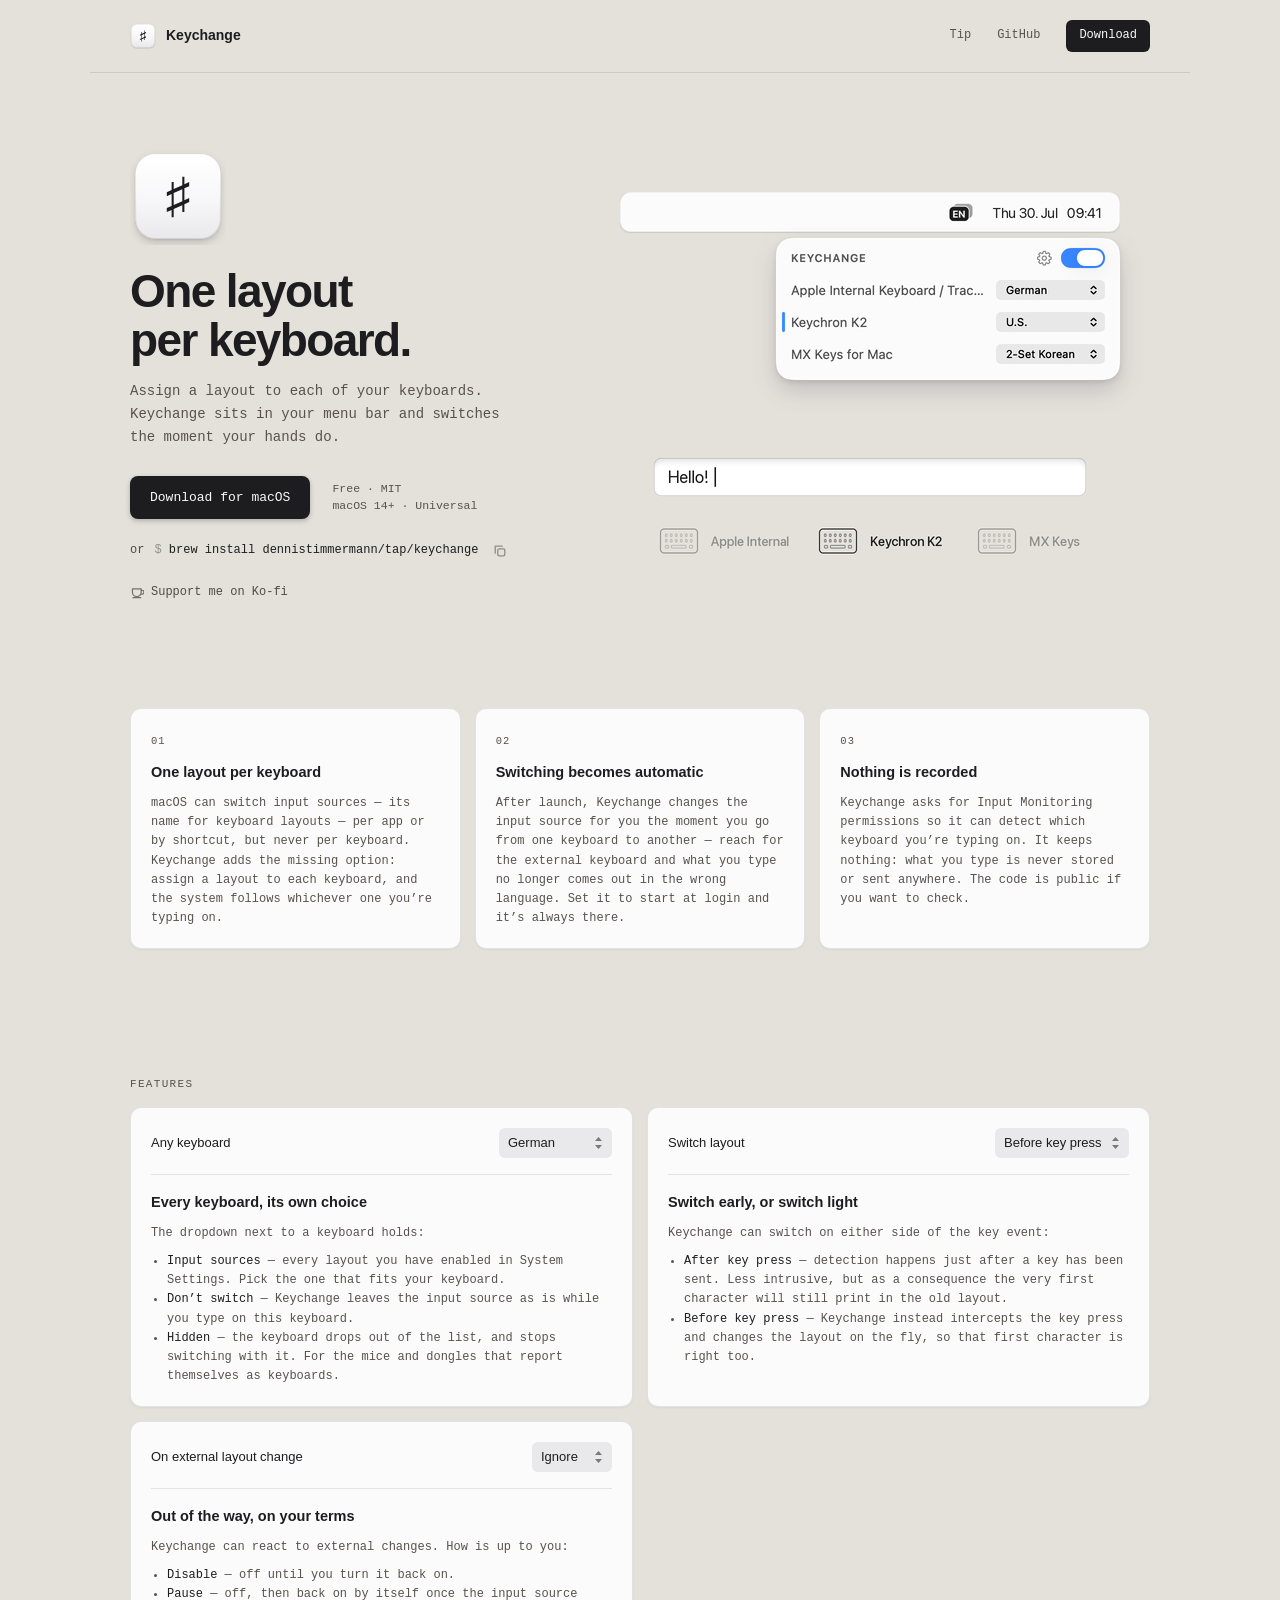
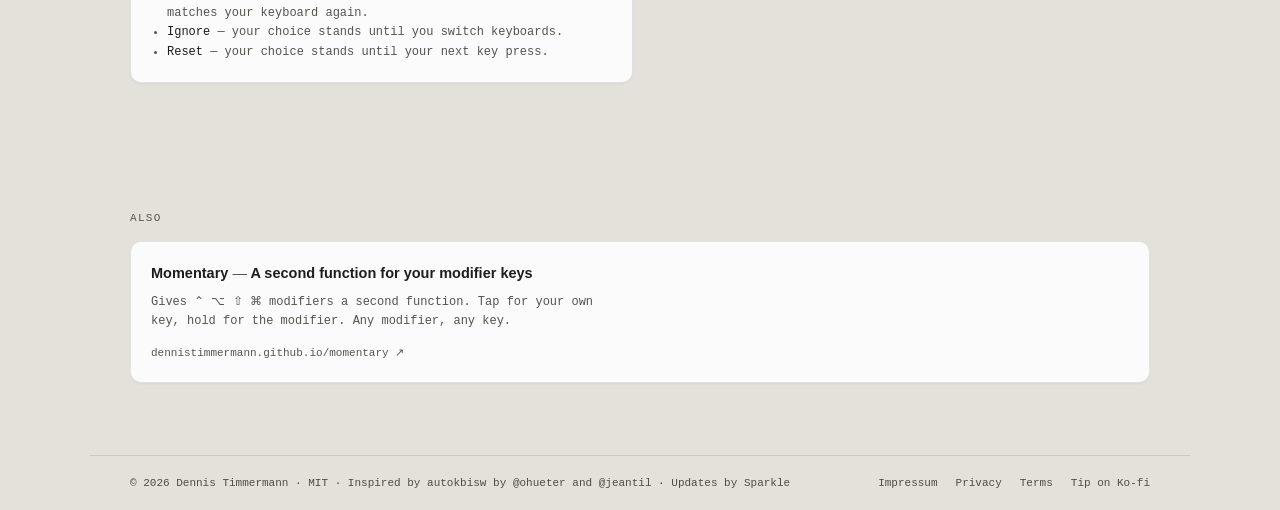
==== commit a2386e0c: "Title the page for the search, not the shelf The title never said Mac, and led with the vocabulary A" ====
--- a/docs/index.html
+++ b/docs/index.html
@@ -3,7 +3,7 @@
 <head>
 <meta charset="utf-8">
 <meta name="viewport" content="width=device-width, initial-scale=1">
-<title>Keychange — assign an input source layout to each of your keyboards</title>
+<title>Keychange — automatic keyboard layout switching per keyboard for macOS</title>
 <meta name="description" content="A macOS menu bar app that switches the system input source per physical keyboard. Free, MIT licensed.">
 <link rel="canonical" href="https://keychange.dev/">
 <link rel="icon" href="keychange-icon.svg" type="image/svg+xml">
@@ -129,7 +129,8 @@
       <span class="eyebrow">02</span>
       <h3>Switching becomes automatic</h3>
       <p>After launch, Keychange changes the input source for you the moment you go from one
-         keyboard to another. Set it to start at login and it’s always there.</p>
+         keyboard to another — reach for the external keyboard and what you type no longer comes
+         out in the wrong language. Set it to start at login and it’s always there.</p>
     </article>
     <article>
       <span class="eyebrow">03</span>
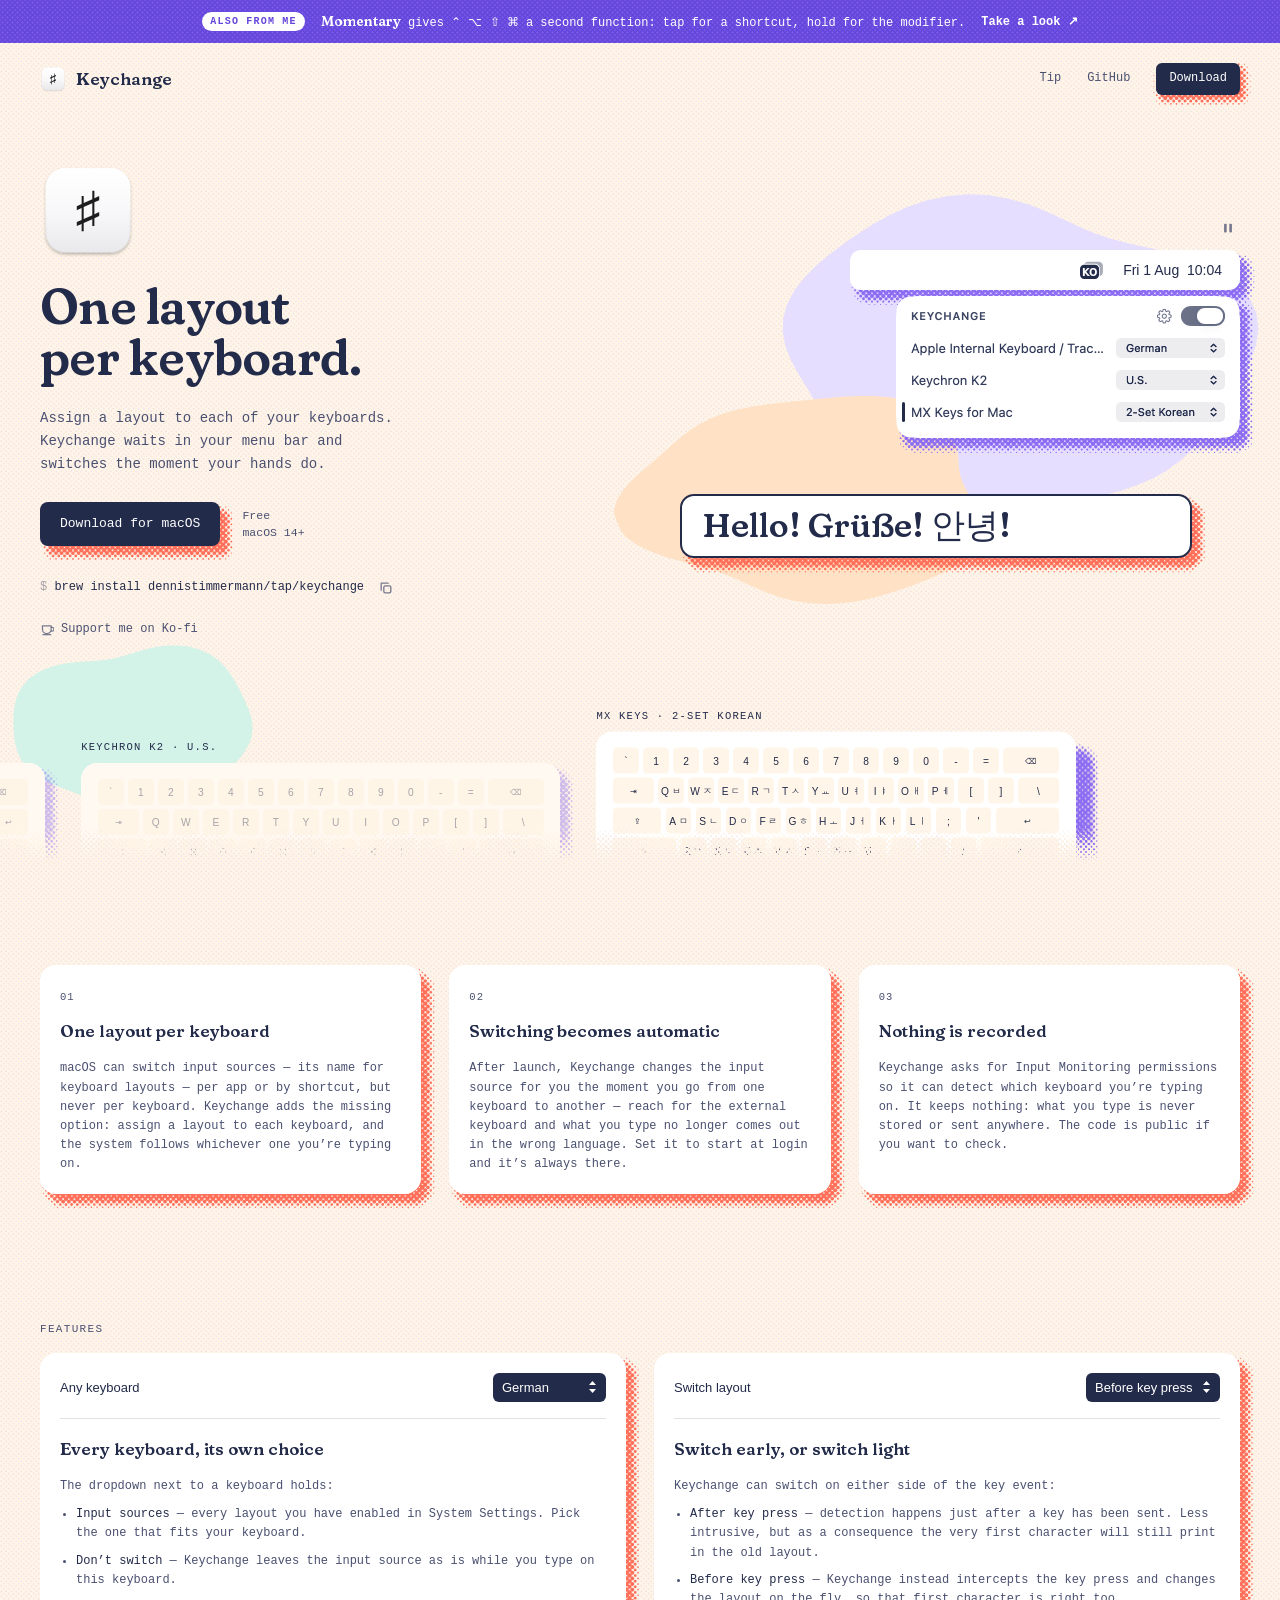
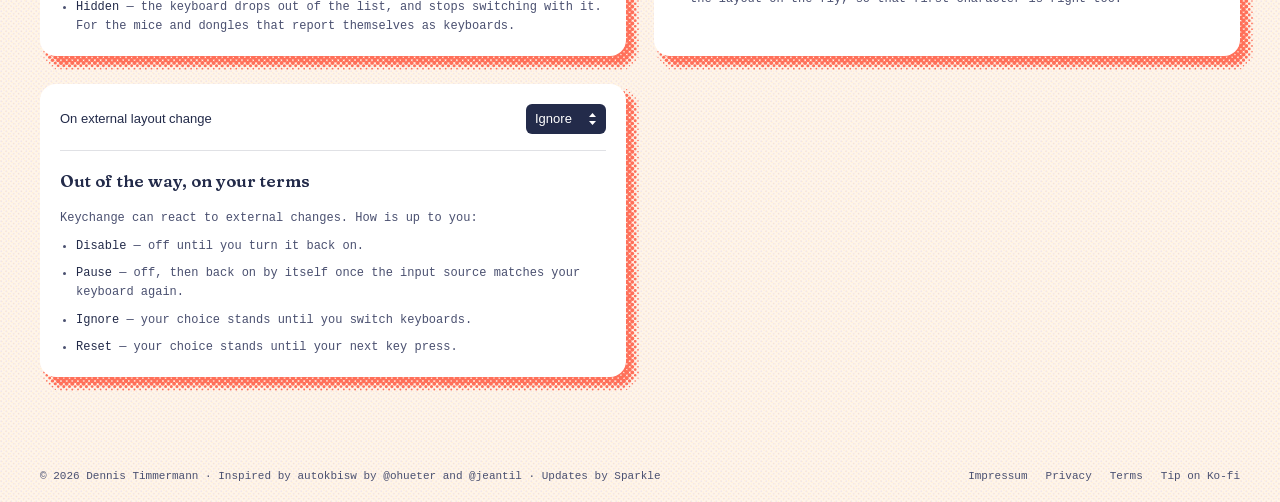
==== commit de82060b: "Redesign of landing page and promo A new corporate identity for Keychange, carried through the websi" ====
--- a/docs/index.html
+++ b/docs/index.html
@@ -6,7 +6,7 @@
 <title>Keychange — automatic keyboard layout switching per keyboard for macOS</title>
 <meta name="description" content="A macOS menu bar app that switches the system input source per physical keyboard. Free, MIT licensed.">
 <link rel="canonical" href="https://keychange.dev/">
-<link rel="icon" href="keychange-icon.svg" type="image/svg+xml">
+<link rel="icon" href="assets/keychange-icon.svg" type="image/svg+xml">
 <link rel="icon" href="favicon.png" sizes="128x128" type="image/png">
 <link rel="apple-touch-icon" href="favicon.png">
 <meta property="og:type" content="website">
@@ -15,12 +15,19 @@
 <meta property="og:site_name" content="Keychange">
 <meta property="og:title" content="Keychange — one layout per keyboard">
 <meta property="og:description" content="macOS switches input sources per app, never per keyboard. Keychange assigns one to each of your keyboards and switches as you move between them.">
-<meta property="og:image" content="https://keychange.dev/og.png">
+<meta property="og:image" content="https://keychange.dev/share/og.jpg">
+<meta property="og:image:type" content="image/jpeg">
 <meta property="og:image:width" content="1200">
 <meta property="og:image:height" content="630">
 <meta property="og:image:alt" content="Keychange — one layout per keyboard. The menu bar item and its popover, listing three keyboards with their input sources.">
+<meta property="og:video" content="https://keychange.dev/share/og.mp4">
+<meta property="og:video:secure_url" content="https://keychange.dev/share/og.mp4">
+<meta property="og:video:type" content="video/mp4">
+<meta property="og:video:width" content="1280">
+<meta property="og:video:height" content="720">
 <meta name="twitter:card" content="summary_large_image">
-<link rel="stylesheet" href="style.css">
+<link rel="stylesheet" href="assets/style.css">
+<link rel="preload" href="assets/fraunces.woff2" as="font" type="font/woff2" crossorigin>
 
 <!-- The app, described for search engines. -->
 <script type="application/ld+json">
@@ -36,7 +43,7 @@
   "downloadUrl": "https://github.com/dennistimmermann/keychange/releases/latest/download/Keychange.dmg",
   "softwareHelp": "https://github.com/dennistimmermann/keychange",
   "license": "https://github.com/dennistimmermann/keychange/blob/main/LICENSE",
-  "screenshot": "https://keychange.dev/og.png",
+  "screenshot": "https://keychange.dev/share/og.jpg",
   "offers": {
     "@type": "Offer",
     "price": "0",
@@ -51,35 +58,46 @@
 </script>
 </head>
 <body>
+
+<!-- The other app, above everything: the card further down went unclicked. The whole
+     strip is the link. -->
+<a class="banner" href="https://dennistimmermann.github.io/momentary/" target="_blank" rel="noopener">
+  <span class="banner-in">
+    <span class="banner-tag">Also from me</span>
+    <span class="banner-text"><b>Momentary</b> gives ⌃ ⌥ ⇧ ⌘ a second function:
+      tap for a shortcut, hold for the modifier.</span>
+    <span class="banner-go">Take a look ↗</span>
+  </span>
+</a>
+
 <div class="page">
 
   <nav>
     <a class="wordmark" href="#top">
-      <img src="keychange-icon.svg" alt="" width="26" height="26">
+      <img src="assets/keychange-icon.svg" alt="" width="26" height="26">
       <span>Keychange</span>
     </a>
     <div class="nav-links">
-      <a href="https://ko-fi.com/tmrmn">Tip</a>
-      <a href="https://github.com/dennistimmermann/keychange">GitHub</a>
-      <a class="button small" href="https://github.com/dennistimmermann/keychange/releases/latest/download/Keychange.dmg">Download</a>
+      <a href="https://ko-fi.com/tmrmn" target="_blank" rel="noopener">Tip</a>
+      <a href="https://github.com/dennistimmermann/keychange" target="_blank" rel="noopener">GitHub</a>
+      <a class="button small" href="https://github.com/dennistimmermann/keychange/releases/latest/download/Keychange.dmg">Download<i class="cursor" aria-hidden="true"></i></a>
     </div>
   </nav>
 
   <header id="top" class="hero">
     <div class="hero-copy">
-      <img class="hero-mark" src="keychange-icon.svg" alt="Keychange" width="96" height="96">
+      <img class="hero-mark" src="assets/keychange-icon.svg" alt="Keychange" width="96" height="96">
       <h1>One layout per keyboard.</h1>
-      <p>Assign a layout to each of your keyboards. Keychange sits in your menu bar and switches
+      <p>Assign a layout to each of your keyboards. Keychange waits in your menu bar and switches
          the moment your hands do.</p>
       <div class="cta">
-        <a class="button" href="https://github.com/dennistimmermann/keychange/releases/latest/download/Keychange.dmg">Download for macOS</a>
-        <p class="cta-note"><span id="version"></span>Free · MIT<br>macOS 14+ · Universal</p>
+        <a class="button" href="https://github.com/dennistimmermann/keychange/releases/latest/download/Keychange.dmg">Download for macOS<i class="cursor" aria-hidden="true"></i></a>
+        <p class="cta-note"><span id="version"></span>Free<br>macOS 14+</p>
       </div>
 
-      <!-- One line: the word that lets a disk-image visitor stop reading, then the command
-           behind a prompt so it reads as something to paste into a terminal. -->
+      <!-- One line: the command behind a prompt, so it reads as something to paste into
+           a terminal. -->
       <div class="install">
-        <span class="or">or</span>
         <code class="cmd">brew install dennistimmermann/tap/keychange</code>
         <button class="brew" type="button" aria-label="Copy the install command"
                 data-cmd="brew install dennistimmermann/tap/keychange">
@@ -93,9 +111,10 @@
             <path d="M3 8.5 6.2 11.5 13 4.5"/>
           </svg>
         </button>
+        <span class="sr" role="status"></span>
       </div>
 
-      <a class="kofi" href="https://ko-fi.com/tmrmn">
+      <a class="kofi" href="https://ko-fi.com/tmrmn" target="_blank" rel="noopener">
         <!-- A plain cup rather than Ko-fi's own mark: it inherits the page's ink,
              and the label carries the name. -->
         <svg width="14" height="14" viewBox="0 0 16 16" fill="none" stroke="currentColor"
@@ -108,12 +127,48 @@
       </a>
     </div>
 
-    <!-- The loop (make-demo.py) brings its own menu bar, popover and text field, so
-         it replaces the drawn bar the static shot used to sit under. -->
-    <div class="hero-shot">
-      <img src="keychange-input-source-per-keyboard.gif" width="560" height="432"
-           alt="One text field, three keyboards: “Hello!” typed on a Keychron K2 set to U.S., “Grüße!” on the built-in keyboard set to German, and “안녕!” on MX Keys set to 2-Set Korean. The menu bar badge changes from EN to DE to KO as each keyboard is used, and the popover marks whichever one is being typed on.">
+    <!-- The demo is live, not a recording: hero.js plays story.js on these elements and
+         builds the keyboards. Without script it rests on the card, the popover and an
+         empty field. One image to assistive tech; the Pause button stays outside it. -->
+    <div class="demo">
+      <i class="blob lilac" data-seed="2"></i>
+      <i class="blob peach" data-seed="5"></i>
+      <div class="screen" role="img"
+           aria-label="One text field, three keyboards: “Hello!” typed on a Keychron K2 set to U.S., then “Grüße!” on the built-in keyboard set to German, then “안녕!” on an MX Keys set to 2-Set Korean. The menu bar badge changes from EN to DE to KO the moment a key goes down on the next keyboard, and the popover marks whichever keyboard is being typed on.">
+        <div class="bar">
+          <canvas class="mark" width="23" height="18"></canvas>
+          <span>Fri 1 Aug&nbsp;&nbsp;10:04</span>
+        </div>
+        <div class="popover">
+          <img src="assets/panel-ink.png" width="344" height="142" alt="">
+          <i class="rail"></i>
+        </div>
+        <div class="field"><span class="typed"></span><i class="caret"></i></div>
+      </div>
+      <button class="pause" type="button" aria-label="Pause the animation" hidden>
+        <svg class="glyph" width="14" height="14" viewBox="0 0 16 16" fill="currentColor" aria-hidden="true">
+          <rect x="3.5" y="3" width="3" height="10" rx="1"/>
+          <rect x="9.5" y="3" width="3" height="10" rx="1"/>
+        </svg>
+        <svg class="play" width="14" height="14" viewBox="0 0 16 16" fill="currentColor" aria-hidden="true">
+          <path d="M4.5 3.4v9.2a.8.8 0 0 0 1.2.7l7.3-4.6a.8.8 0 0 0 0-1.4L5.7 2.7a.8.8 0 0 0-1.2.7z"/>
+        </svg>
+      </button>
     </div>
+
+    <i class="blob aqua" data-seed="4"></i>
+    <div class="desk" aria-hidden="true">
+      <div class="track">
+        <div class="keyboard"><p>Apple Internal · German</p><div class="board"></div><div class="caps" data-layout="de"></div></div>
+        <div class="keyboard"><p>Keychron K2 · U.S.</p><div class="board"></div><div class="caps" data-layout="us"></div></div>
+        <div class="keyboard"><p>MX Keys · 2-Set Korean</p><div class="board"></div><div class="caps" data-layout="ko"></div></div>
+      </div>
+    </div>
+    <svg class="rings" aria-hidden="true">
+      <line stroke-width="3" stroke-dasharray="0 7"/>
+      <circle/>
+      <circle/>
+    </svg>
   </header>
 
   <section id="why" class="cards">
@@ -208,25 +263,15 @@
     </article>
   </section>
 
-  <h2 class="section-head" id="also">Also</h2>
-  <section class="also">
-    <a class="also-card" href="https://dennistimmermann.github.io/momentary/">
-      <h3>Momentary <span class="dash">—</span> A second function for your modifier keys</h3>
-      <p>Gives ⌃ ⌥ ⇧ ⌘ modifiers a second function. Tap for your own key, hold for the
-        modifier. Any modifier, any key.</p>
-      <span class="also-go">dennistimmermann.github.io/momentary ↗</span>
-    </a>
-  </section>
-
   <footer>
-    <span>© 2026 Dennis Timmermann · MIT · Inspired by
-      <a href="https://github.com/ohueter/autokbisw">autokbisw</a> by @ohueter and @jeantil · Updates by
-      <a href="https://github.com/sparkle-project/Sparkle">Sparkle</a></span>
+    <span>© 2026 Dennis Timmermann · Inspired by
+      <a href="https://github.com/ohueter/autokbisw" target="_blank" rel="noopener">autokbisw</a> by <a href="https://github.com/ohueter" target="_blank" rel="noopener">@ohueter</a> and <a href="https://github.com/jeantil" target="_blank" rel="noopener">@jeantil</a> · Updates by
+      <a href="https://github.com/sparkle-project/Sparkle" target="_blank" rel="noopener">Sparkle</a></span>
     <span class="footer-legal">
       <a href="/impressum.html">Impressum</a>
       <a href="/privacy.html">Privacy</a>
       <a href="/terms.html">Terms</a>
-      <a href="https://ko-fi.com/tmrmn">Tip on Ko-fi</a>
+      <a href="https://ko-fi.com/tmrmn" target="_blank" rel="noopener">Tip on Ko-fi</a>
     </span>
   </footer>
 
@@ -241,13 +286,21 @@
   .then(r => { if (r.tag_name) document.getElementById('version').textContent = r.tag_name + ' · '; })
   .catch(() => {});
 
+// The check mark says it to the eye; the status line says it to a screen reader.
 const brew = document.querySelector('.brew');
+const said = document.querySelector('.install [role=status]');
+// Only once the clipboard has taken it: a refused write must not claim success.
 brew.addEventListener('click', () => {
-  navigator.clipboard.writeText(brew.dataset.cmd);
-  brew.classList.add('copied');
-  setTimeout(() => brew.classList.remove('copied'), 1600);
+  navigator.clipboard.writeText(brew.dataset.cmd).then(() => {
+    brew.classList.add('copied');
+    said.textContent = 'Copied';
+    setTimeout(() => { brew.classList.remove('copied'); said.textContent = ''; }, 1600);
+  }).catch(() => {});
 });
 </script>
+<script type="module" src="js/shade.js"></script>
+<script type="module" src="js/hero.js"></script>
+<script type="module" src="js/ring.js"></script>
 
 </body>
 </html>
--- a/docs/assets/style.css
+++ b/docs/assets/style.css
@@ -0,0 +1,740 @@
+/* Keychange landing page, printed in the launch video's look: cream stock, navy ink,
+   white cards, and shadows screened in dots. Monospace is the page's voice, Fraunces
+   its display type; system sans is kept for what imitates the app — the menu bar, the
+   popups, the keycaps. Light only: the look is a print. */
+
+:root {
+  --desk: #FFF5E8;            /* the stock */
+  --panel: #FFFFFF;
+  --ink: #232B4A;
+  --body: #4A5070;
+  --footer: #4A5070;
+  --hairline: rgb(35 43 74 / 0.14);
+  /* Coral is the switch: the pressed key, the mark, the rings. At 2.5:1 on the stock
+     it is for shapes only; anything that reads as text takes rust instead (4.5:1). */
+  --accent: #FF6F59;
+  --rust: #C8432B;
+  --grape: #8C6CF2;           /* the shadows' other ink */
+  --peach: #FFE2C6;           /* the blobs */
+  --lilac: #E6DEFF;
+  --aqua: #D3F3E8;
+  --display: Fraunces, Georgia, serif;
+  --mono: ui-monospace, SFMono-Regular, Menlo, Consolas, monospace;
+  --nav: 72px;                /* the nav's height: the hero fills the first screen below it */
+  --sans: -apple-system, BlinkMacSystemFont, "Segoe UI", Helvetica, Arial, sans-serif;
+}
+
+/* Served from this site, not Google's: the privacy notice promises no request leaves
+   for another company. The latin subset, SOFT and WONK fixed; fraunces-OFL.txt. */
+@font-face {
+  font-family: Fraunces;
+  src: url(fraunces.woff2) format("woff2");
+  font-weight: 500 700;
+  font-display: swap;
+}
+
+* { box-sizing: border-box; }
+
+/* The row of keyboards runs off both edges of the window, so the page is clipped at
+   the body rather than further in. The root takes the scrolling, which leaves the
+   body's clip on the body instead of handing it to the viewport as "hidden" — a clip
+   there is no scroll container, and nothing can be panned sideways into view. */
+html { overflow: auto; }
+
+/* The stock's own faint screens, as the video prints its paper at the page's scale:
+   grape at 45° and a warmer yellow at about 30° (2:1, the nearest angle a tile can
+   repeat), both 3.5px apart. One 40px tile holds a whole number of each. */
+body {
+  overflow-x: clip;
+  --paper: url("data:image/svg+xml,%3Csvg xmlns='http://www.w3.org/2000/svg' width='40' height='40'%3E%3Cpattern id='g' width='5' height='5' patternUnits='userSpaceOnUse'%3E%3Cg fill='rgb(140,108,242)' fill-opacity='.11'%3E%3Ccircle cx='1.25' cy='1.25' r='.9'/%3E%3Ccircle cx='3.75' cy='3.75' r='.9'/%3E%3C/g%3E%3C/pattern%3E%3Cpattern id='y' width='8' height='8' patternUnits='userSpaceOnUse'%3E%3Cg fill='rgb(255,194,71)' fill-opacity='.12'%3E%3Ccircle cx='.8' cy='.8' r='.7'/%3E%3Ccircle cx='4' cy='2.4' r='.7'/%3E%3Ccircle cx='7.2' cy='4' r='.7'/%3E%3Ccircle cx='2.4' cy='5.6' r='.7'/%3E%3Ccircle cx='5.6' cy='7.2' r='.7'/%3E%3C/g%3E%3C/pattern%3E%3Crect width='40' height='40' fill='url(%23g)'/%3E%3Crect width='40' height='40' fill='url(%23y)'/%3E%3C/svg%3E");
+  margin: 0;
+  background: var(--paper) 0 0 / 40px 40px, var(--desk);
+  color: var(--body);
+  font-family: var(--mono);
+  font-size: 14px;
+  line-height: 1.65;
+  -webkit-font-smoothing: antialiased;
+}
+
+.page {
+  max-width: 1280px;
+  margin: 0 auto;
+  min-height: 100vh;
+  display: flex;
+  flex-direction: column;
+}
+
+a { color: inherit; text-decoration: none; }
+a:hover { text-decoration: underline; }
+
+/* ---------- print ----------
+   The video's halftone drop shadow: a flat ink behind the box at z-index -1, offset
+   down and right, masked to dots. shade.js prints the mask — the box's soft shadow
+   screened at 45°, the dots shrinking to nothing with distance — and marks the box
+   .printed; without script it is an even screen cut at the box.
+
+   Behind the box only works while the shaded element makes no stacking context of its
+   own — no transform, opacity, filter or z-index on it — or the dots paint over its
+   background. Move a wrapper instead. `--rim` reaches under a thick border, `--tint`
+   and `--drop` vary the ink and the offset. The list is shade.js's SHADED too. */
+
+.cards article, .settings article, .legal article, .button,
+.bar, .popover, .field, .board { position: relative; }
+
+:where(.cards article, .settings article, .legal article, .button,
+       .bar, .popover, .field, .board)::after {
+  --dot: radial-gradient(circle, #000 1.3px, transparent 1.8px);
+  content: "";
+  position: absolute;
+  inset: var(--rim, 0px);
+  z-index: -1;
+  translate: var(--drop, 8px 9px);
+  border-radius: inherit;
+  background: var(--tint, var(--grape));
+  mask: var(--dot) 0 0 / 6px 6px, var(--dot) 3px 3px / 6px 6px;
+  pointer-events: none;
+}
+/* 12px is shade.js's BLEED: the mask reaches that far past the box on every side. */
+.printed::after {
+  inset: calc(var(--rim, 0px) - 12px);
+  mask: var(--shade) 0 0 / 100% 100% no-repeat;
+}
+
+/* For a screen reader only. */
+.sr {
+  position: absolute;
+  width: 1px;
+  height: 1px;
+  overflow: hidden;
+  clip-path: inset(50%);
+  white-space: nowrap;
+}
+
+/* ---------- banner ----------
+   The other app, in a full-width strip above the nav: a deep grape, dark enough that
+   white small text reads (6.2:1), with the page's own dot screen printed over it in the
+   lighter grape. The whole strip is the link; only its "take a look" underlines. */
+
+.banner {
+  display: block;
+  background:
+    radial-gradient(circle, rgb(140 108 242 / 0.55) 0.9px, transparent 1.3px) 0 0 / 5px 5px,
+    radial-gradient(circle, rgb(140 108 242 / 0.55) 0.9px, transparent 1.3px) 2.5px 2.5px / 5px 5px,
+    #6445DB;
+  color: #fff;
+  font-size: 12px;
+  line-height: 1.5;
+}
+.banner:hover { text-decoration: none; }
+.banner:hover .banner-go { text-decoration: underline; }
+.banner:focus-visible { outline: 2px solid var(--ink); outline-offset: -4px; }
+
+.banner-in {
+  display: flex;
+  align-items: center;
+  justify-content: center;
+  gap: 16px;
+  max-width: 1280px;
+  margin: 0 auto;
+  padding: 11px 40px;
+}
+
+/* A label pill, printed the other way round: white, with the strip's grape as its ink. */
+.banner-tag {
+  flex: none;
+  padding: 2px 8px;
+  border-radius: 999px;
+  background: #fff;
+  color: #6445DB;
+  font-size: 10px;
+  font-weight: 600;
+  letter-spacing: 0.12em;
+  text-transform: uppercase;
+}
+.banner-text b { font-family: var(--display); font-size: 14px; font-weight: 600; }
+.banner-go { flex: none; font-weight: 600; }
+
+/* ---------- nav ---------- */
+
+nav {
+  display: flex;
+  align-items: center;
+  justify-content: space-between;
+  gap: 20px;
+  height: var(--nav);
+  padding: 0 40px;
+}
+
+.wordmark { display: flex; align-items: center; gap: 10px; }
+.wordmark img { border-radius: 6px; }
+.wordmark span { font-family: var(--display); font-size: 17px; font-weight: 600; color: var(--ink); }
+.wordmark:hover { text-decoration: none; }
+
+.nav-links { display: flex; align-items: center; gap: 26px; font-size: 12px; }
+
+.button {
+  --tint: var(--accent);
+  background: var(--ink);
+  color: var(--panel);
+  border-radius: 8px;
+  padding: 11px 20px;
+  font-size: 13px;
+  white-space: nowrap;
+}
+.button:hover { background: color-mix(in srgb, var(--ink), #000 35%); text-decoration: none; }
+.button.small { --drop: 4px 5px; padding: 6px 13px; font-size: 12px; border-radius: 6px; }
+
+/* Pressed into its own shadow: the button moves, the dots stay. */
+.button:active { top: 2px; left: 2px; --drop: 6px 7px; }
+.button.small:active { --drop: 2px 3px; }
+
+/* Hovered, a download button waits to be typed into, like the demo's field: a caret after
+   the label, in the label's colour. It takes no room, so the label never shifts. Not
+   .caret, which is the field's and which hero.js finds first by that name. */
+.cursor {
+  display: inline-block;
+  width: 1.5px;
+  height: 1.15em;
+  margin: 0 -3.5px 0 2px;
+  vertical-align: -0.2em;
+  background: currentColor;
+  opacity: 0;
+}
+.button:hover .cursor, .button:focus-visible .cursor { animation: blink 1.06s steps(1) infinite; }
+@keyframes blink { 0% { opacity: 1; } 50% { opacity: 0; } }
+@media (prefers-reduced-motion: reduce) {
+  .button:hover .cursor, .button:focus-visible .cursor { animation: none; opacity: 1; }
+}
+
+/* Ink like the popups' ring, clear of the face, where the browser's blue would clash. */
+.button:focus-visible { outline: 2px solid var(--ink); outline-offset: 2px; }
+
+/* ---------- hero ---------- */
+
+/* Two rows: the copy beside the demo, then the desk across both. The desk sits on the
+   hero's bottom edge, where the keyboards dissolve into the page, so the air below the
+   hero is the cards' top padding. */
+.hero {
+  position: relative;          /* the rings' layer */
+  display: grid;
+  grid-template-columns: minmax(0, 1fr) 560px;   /* 0: the desk's track is wider than
+                                                    the page and must not widen it */
+  gap: 40px;
+  align-items: center;
+  --gutter: 40px;
+  padding: 48px var(--gutter) 0;
+  /* The copy keeps to the page's 1280px column; the demo may spill out to the right, up to
+     the half of a 1600px column, while the window has the room. */
+  margin-right: calc(-1 * max(0px, (min(1600px, 100vw) - min(1280px, 100vw)) / 2));
+}
+
+.hero-mark { display: block; margin-bottom: 22px; }
+
+h1 {
+  font-family: var(--display);
+  font-size: 50px;
+  font-weight: 600;
+  line-height: 1.02;
+  letter-spacing: -0.015em;
+  color: var(--ink);
+  max-width: 15ch;
+  margin: 0 0 24px;
+  text-wrap: balance;
+}
+
+.hero-copy > p { max-width: 44ch; margin: 0; }
+
+.cta { display: flex; align-items: center; gap: 22px; margin-top: 26px; }
+.cta-note { font-size: 11.5px; line-height: 1.5; margin: 0; }
+
+/* The Homebrew route, on one line and unboxed: the command carries itself, and the
+   copy icon is its own target rather than the whole line. */
+.install {
+  display: flex;
+  align-items: center;
+  flex-wrap: wrap;          /* one line everywhere but a narrow phone, where it breaks
+                               after "brew install" rather than scrolling the page */
+  gap: 10px;
+  width: fit-content;
+  margin-top: 30px;
+  font-size: 12px;
+}
+
+/* The prompt and the medium weight are the whole treatment: enough for a shell line
+   to read as one, with nothing drawn behind it. */
+.cmd { color: var(--ink); font-weight: 500; }
+.cmd::before { content: "$ "; opacity: 0.4; }
+
+.brew, .pause {
+  flex: none;
+  display: flex;
+  align-items: center;
+  justify-content: center;
+  width: 24px;
+  height: 24px;
+  padding: 0;
+  color: var(--body);
+  background: none;
+  border: 0;
+  cursor: pointer;
+  opacity: 0.75;               /* 4:1 on the stock: an icon still has to be seen */
+}
+:is(.brew, .pause):hover { opacity: 1; }
+.brew .check, .brew.copied .glyph { display: none; }
+.brew.copied { opacity: 1; }
+.brew.copied .check { display: block; color: var(--rust); }
+
+/* Sits under the download button, the one place a visitor is already deciding. */
+.kofi {
+  display: inline-flex;
+  align-items: center;
+  gap: 7px;
+  margin-top: 20px;
+  font-size: 12px;
+  color: var(--footer);
+}
+.kofi svg { flex: none; opacity: 0.75; }
+
+/* ---------- the demo ----------
+   Page elements at the app's true sizes, not a recording: the menu bar as a floating
+   card, the popover capture under it, and a text field. hero.js plays story.js on
+   them. Only the popover image scales, and only once a phone is narrower than it. */
+
+.demo { position: relative; justify-self: end; width: 100%; max-width: 560px; }
+
+/* Menu bar metrics measured off a real capture: 40pt tall, 14px system
+   text, items 20pt apart, 18pt from the right edge. A card of its own, never a strip
+   along the top of anything. */
+.bar {
+  display: flex;
+  align-items: center;
+  justify-content: flex-end;
+  gap: 20px;
+  width: min(390px, 100%);
+  height: 40px;
+  margin-left: auto;
+  padding: 0 18px;
+  background: var(--panel);
+  border-radius: 11px;
+  font: 500 14px var(--sans);
+  color: var(--ink);
+  white-space: nowrap;
+}
+.mark { flex: none; width: 23px; height: 18px; }
+
+/* panel-ink.png (make-panel.py) is the popover at its 2x capture size, cropped to the
+   panel and printed in the two inks. macOS hangs it 6pt under the bar, right under
+   the status item. The rail it had baked in is drawn here instead, on whichever row
+   is live: 3x20pt at x 6, rows 32pt apart from y 42 — in percent, so it stays on its
+   row when a phone scales the image down. */
+.popover { width: 344px; max-width: 100%; margin: 6px 0 0 auto; border-radius: 12px; }
+.popover img { display: block; width: 100%; height: auto; }
+.rail {
+  position: absolute;
+  left: 1.74%;
+  top: calc(29.58% + var(--row, 0) * 22.54%);
+  width: 0.87%;
+  height: 14.08%;
+  border-radius: 2px;
+  background: var(--ink);
+}
+
+.field {
+  --tint: var(--accent);
+  --rim: -2px;
+  display: flex;
+  align-items: center;
+  height: calc(1em + 30px);
+  width: calc(100% - 48px);    /* short of the menu bar and popover's right edge, not lined up with them */
+  margin-top: 56px;
+  padding: 0 0.6em;
+  background: var(--panel);
+  border: 2px solid var(--ink);
+  border-radius: 14px;
+  /* Fraunces has no Hangul, so 안녕 falls through to the system's Korean face. The
+     fixed line height keeps that face's taller metrics from moving the line. */
+  font: 560 34px/1.2 Fraunces, Georgia, "Apple SD Gothic Neo", "Malgun Gothic", "Noto Sans KR", sans-serif;
+  color: var(--ink);
+  white-space: pre;
+}
+.typed { opacity: var(--fade, 1); }
+/* The syllable the input method is still building, underlined as macOS marks it. */
+.typed .composing { text-decoration: underline 1.5px; text-underline-offset: 0.12em; }
+/* ü and ß flash as they come out right; text, so rust rather than coral. */
+.typed span { color: color-mix(in srgb, var(--rust) calc(var(--f, 0) * 100%), var(--ink)); }
+.caret {
+  width: 2px;
+  height: 1.05em;
+  margin-left: 2px;
+  background: var(--ink);
+  opacity: var(--on, 1);
+}
+
+/* WCAG 2.2.2: anything that moves for more than five seconds can be stopped. Hidden
+   until the loop actually runs, so it never offers to pause a still. It sits above the
+   menu bar's right end, out of the flow, so nothing moves when it appears. */
+.pause { position: absolute; top: -34px; right: 0; }
+.pause[hidden] { visibility: hidden; }
+.pause .play, .pause.paused .glyph { display: none; }
+.pause.paused .play { display: block; }
+
+/* Soft pastel shapes behind the subjects, breathing slowly — only while the loop plays. */
+.blob {
+  position: absolute;
+  z-index: -2;                 /* under the shadows' -1 */
+  border-radius: 58% 42% 55% 45% / 45% 55% 45% 55%;
+  animation: breathe 13s ease-in-out infinite alternate;
+}
+.hero:not(.playing) .blob { animation-play-state: paused; }
+/* Inside the page's 1280px at desktop widths: the hero clips them, and a cut edge in
+   the middle of a wide screen would show. */
+.blob.lilac { right: -30px; top: -70px; width: 520px; height: 360px; background: var(--lilac); }
+/* Over the lilac where they meet, still under everything else: the next shape laid on. */
+.blob.peach { left: -70px; bottom: -56px; width: 400px; height: 230px; background: var(--peach); animation-duration: 16s; }
+.blob.aqua { left: 0; bottom: 40px; width: 270px; height: 190px; background: var(--aqua); animation-duration: 11s; }
+@keyframes breathe { to { transform: rotate(7deg) scale(1.06); } }
+
+/* ---------- the desk ----------
+   Three keyboards in a row, as wide as it takes. The number, top and home rows print
+   solid; below them the desk dissolves into a halftone screen whose dots shrink to
+   nothing, so the boards run out into the paper instead of stopping at a rule. The desk spans
+   the window, not the page: the boards run off both edges, and the row slides as one
+   to centre whichever board is being typed on (hero.js sets the track's translate).
+   Keys are laid out in units of --u, one key's pitch. The idle boards sit under a veil
+   of the stock, their shadows fading with them. */
+
+.desk {
+  --u: clamp(20px, 2.8vw, 30px);
+  --board: calc(15.84 * var(--u) + 4px);        /* rule included */
+  --gap: calc(1.2 * var(--u));
+  grid-column: 1 / -1;
+  width: 100vw;
+  --sink: calc(1.4 * var(--u));                 /* how far the idle boards sit lower */
+  --rest: calc(0.35 * var(--u));                /* how far short of level the live one stops */
+  --lift: calc(0.3 * var(--u));                 /* the live board's extra drop */
+  --dissolve: calc(1.4 * var(--u));
+  height: calc(26px + 3.35 * var(--u) + var(--dissolve));
+  /* The window's full width from wherever the hero starts: the page is centred, the hero is
+     not, so the desk steps back by the page's margin and the hero's gutter. */
+  margin: 12px 0 0 calc(-1 * ((100vw - min(1280px, 100vw)) / 2 + var(--gutter)));
+  overflow: clip;
+  /* Solid to the foot of the home row, where every pressed key lives, then a 45° screen
+     that starts closed up and thins to nothing before the boards' own bottom edge. The
+     tile is 6x48 and scales with the keys, so the dots stay round at every size. */
+  mask: linear-gradient(#000 0 0) top / 100% calc(100% - var(--dissolve)) no-repeat,
+        url("data:image/svg+xml,%3Csvg xmlns='http://www.w3.org/2000/svg' width='6' height='48'%3E%3Ccircle cx='0' cy='0' r='3.10'/%3E%3Ccircle cx='6' cy='0' r='3.10'/%3E%3Ccircle cx='3' cy='3' r='2.91'/%3E%3Ccircle cx='0' cy='6' r='2.71'/%3E%3Ccircle cx='6' cy='6' r='2.71'/%3E%3Ccircle cx='3' cy='9' r='2.52'/%3E%3Ccircle cx='0' cy='12' r='2.33'/%3E%3Ccircle cx='6' cy='12' r='2.33'/%3E%3Ccircle cx='3' cy='15' r='2.13'/%3E%3Ccircle cx='0' cy='18' r='1.94'/%3E%3Ccircle cx='6' cy='18' r='1.94'/%3E%3Ccircle cx='3' cy='21' r='1.74'/%3E%3Ccircle cx='0' cy='24' r='1.55'/%3E%3Ccircle cx='6' cy='24' r='1.55'/%3E%3Ccircle cx='3' cy='27' r='1.36'/%3E%3Ccircle cx='0' cy='30' r='1.16'/%3E%3Ccircle cx='6' cy='30' r='1.16'/%3E%3Ccircle cx='3' cy='33' r='0.97'/%3E%3Ccircle cx='0' cy='36' r='0.78'/%3E%3Ccircle cx='6' cy='36' r='0.78'/%3E%3Ccircle cx='3' cy='39' r='0.58'/%3E%3Ccircle cx='0' cy='42' r='0.39'/%3E%3Ccircle cx='6' cy='42' r='0.39'/%3E%3Ccircle cx='3' cy='45' r='0.19'/%3E%3C/svg%3E") bottom / calc(var(--dissolve) / 8) var(--dissolve) repeat-x;
+}
+
+/* Until hero.js runs, the still: the MX Keys, third on the row, where hero.js puts it on a
+   window up to 900px wide, centred; wider, hero.js eases it out to the column's edge. */
+.track {
+  position: relative;
+  display: flex;
+  gap: var(--gap);
+  width: max-content;
+  translate: calc(50vw - 2.5 * var(--board) - 2 * var(--gap));
+}
+.keyboard:not(:last-child) > .board { --idle: 1; }
+
+/* The idle boards sit low, only their top rows in view; the live one rises to show the
+   row being typed on, and stands a little off the page, its shadow dropping further.
+   hero.js moves each keyboard with its veil. Moved on the wrapper: a translate on the
+   board itself would lift its dots over its face. */
+.keyboard { translate: 0 var(--rest); }
+.keyboard:not(:last-child) { translate: 0 var(--sink); }
+
+.keyboard { position: relative; }
+
+.keyboard p {
+  margin: 0 0 8px;
+  font-size: 10.5px;
+  line-height: 16px;
+  letter-spacing: 0.12em;
+  text-transform: uppercase;
+  color: var(--ink);
+  white-space: nowrap;
+}
+
+.board {
+  --rim: -2px;
+  width: var(--board);
+  height: calc(4.84 * var(--u) + 4px);
+  background: var(--panel);
+  /* No rule, only the white: the 2px stays so the caps keep their place inside it. */
+  border: 2px solid var(--panel);
+  border-radius: calc(0.54 * var(--u));
+}
+.board {
+  --drop: calc(8px + var(--lift) * (1 - var(--idle, 0))) calc(9px + var(--lift) * (1 - var(--idle, 0)));
+}
+.board::after { opacity: calc(1 - 0.6 * var(--idle, 0)); }
+.board::before {
+  content: "";
+  position: absolute;
+  inset: -2px;
+  z-index: 1;                  /* over the caps */
+  border-radius: inherit;
+  background: var(--desk);
+  opacity: calc(0.6 * var(--idle, 0));
+}
+
+/* The caps lie over the board rather than in it: the board carries the veil's --idle,
+   and a custom property set on the keys' parent would restyle every key on every
+   frame of a hand move. */
+.caps { position: absolute; top: 26px; left: 2px; }   /* under the label, inside the rule */
+
+/* A cap in cream with an ink legend; pressed, it fills ink (coral if it switches),
+   the legend turns white and it drops a little. */
+.caps span {
+  --hit: var(--ink);
+  position: absolute;
+  left: calc((0.42 + var(--x) + 0.07) * var(--u));
+  top: calc((0.42 + var(--y) + 0.07) * var(--u));
+  width: calc((var(--w) - 0.14) * var(--u));
+  height: calc(0.86 * var(--u));
+  display: flex;
+  align-items: center;
+  justify-content: center;
+  border-radius: calc(0.14 * var(--u));
+  background: color-mix(in srgb, var(--hit) calc(var(--down, 0) * 100%), var(--desk));
+  color: color-mix(in srgb, #fff calc(var(--down, 0) * 100%), var(--ink));
+  translate: 0 calc(var(--down, 0) * 0.05 * var(--u));
+  font: 500 calc(0.34 * var(--u)) var(--sans);
+}
+.caps span.hot { --hit: var(--accent); }
+.caps span.sym { font-size: calc(0.28 * var(--u)); }
+/* 2-Set Korean's jamo beside the Latin letter, the way the MX Keys prints both. */
+.caps i { margin-left: 0.3em; font-style: normal; font-size: 0.92em; }
+
+/* The switch, drawn over everything in the hero: a dotted ring leaves the key and the
+   mark together, joined by a dotted line. Its own layer, clipped to the hero, so it
+   reaches up to the menu bar and is cut at the desk's bottom rule. */
+.rings {
+  position: absolute;
+  top: 0;
+  left: 0;
+  z-index: 2;
+  width: 100%;
+  height: 100%;
+  overflow: clip;
+  visibility: hidden;          /* until a switch: hero.js shows it */
+  pointer-events: none;
+  fill: none;
+  stroke: var(--accent);
+  stroke-linecap: round;
+}
+/* The same ring, set off around the pointer by a download (ring.js): over the whole
+   window, for as long as it takes to fade. */
+.rings.ping { position: fixed; z-index: 10; visibility: visible; }
+
+/* ---------- section head ----------
+   Set like the cards' 01/02/03 eyebrows: a marker in the page's own voice, not a
+   second headline competing with the hero. Only the settings carry one — the cards
+   speak for themselves. */
+
+.section-head {
+  font-family: var(--mono);
+  font-size: 11px;
+  font-weight: 400;
+  letter-spacing: 0.12em;
+  text-transform: uppercase;
+  color: var(--body);
+  margin: 0 0 14px;
+  padding: 0 40px;
+}
+/* The settings are their own group, so they get more air above than the cards
+   keep between themselves. */
+.cards + .section-head { margin-top: 54px; }
+
+/* ---------- feature cards ---------- */
+
+.cards {
+  display: grid;
+  grid-template-columns: repeat(3, 1fr);
+  gap: 28px;
+  padding: 100px 40px 72px;
+}
+
+.cards article {
+  --tint: var(--accent);       /* the why, in the coral of the download buttons */
+  background: var(--panel);
+  border-radius: 16px;
+  padding: 20px;
+}
+.eyebrow { font-size: 10.5px; letter-spacing: 0.1em; color: var(--body); }
+.cards h3 {
+  font-family: var(--display);
+  font-size: 17px;
+  font-weight: 600;
+  color: var(--ink);
+  margin: 9px 0 14px;
+}
+.cards p { font-size: 12px; line-height: 1.6; margin: 0; }
+em { font-style: normal; color: var(--ink); }
+
+/* ---------- settings ----------
+   Two panels on the cards' surface, each opening with the setting as the app shows it:
+   the label on the left, a popup button on the right. */
+
+.settings {
+  display: grid;
+  grid-template-columns: 1fr 1fr;
+  gap: 28px;
+  padding: 0 40px 72px;
+}
+
+.settings article {
+  --tint: var(--accent);
+  background: var(--panel);
+  border-radius: 16px;
+  padding: 20px;
+}
+
+.setting {
+  display: flex;
+  align-items: center;
+  justify-content: space-between;
+  gap: 14px;
+  padding-bottom: 16px;
+  margin-bottom: 16px;
+  border-bottom: 0.5px solid var(--hairline);
+  font-family: var(--sans);
+  font-size: 13px;
+}
+.setting-label { color: var(--ink); }
+.setting .popup { flex: none; }
+
+/* AppKit's pop-up button: 6px radius on a filled face, the label left, the chevron pair
+   right — inked like the Download button. The face is a real <select>, so it opens
+   with the app's own options in the browser's own menu — cheaper than drawing one, and
+   it works on touch. The chevron is a background image because appearance:none takes
+   the native one away with everything else. */
+.popup {
+  appearance: none;
+  font: inherit;
+  border: 0;
+  background: var(--ink)
+    url("data:image/svg+xml,%3Csvg xmlns='http://www.w3.org/2000/svg' width='9' height='14' viewBox='0 0 9 14' fill='%23FFFFFF'%3E%3Cpath d='M4.5 1 8 5H1z'/%3E%3Cpath d='M4.5 13 1 9h7z'/%3E%3C/svg%3E")
+    no-repeat right 9px center;
+  border-radius: 6px;
+  padding: 4px 27px 4px 9px;
+  color: var(--panel);
+  white-space: nowrap;
+  cursor: pointer;
+}
+.popup:hover { background-color: color-mix(in srgb, var(--ink), #000 35%); }
+/* Ink on the card, clear of the face: 13:1 against the white it sits on. */
+.popup:focus-visible { outline: 2px solid var(--ink); outline-offset: 2px; }
+/* Where the browser draws the open menu from these (Windows, Linux, Firefox), a menu. */
+.popup option { background: var(--panel); color: var(--ink); }
+
+.settings h3 {
+  font-family: var(--display);
+  font-size: 17px;
+  font-weight: 600;
+  color: var(--ink);
+  margin: 0 0 14px;
+}
+.settings p { font-size: 12px; line-height: 1.6; margin: 0; }
+
+.modes { font-size: 12px; line-height: 1.6; margin: 9px 0 0; padding-left: 16px; }
+.modes li + li { margin-top: 8px; }   /* each option its own paragraph, not one run of lines */
+
+/* ---------- footer ---------- */
+
+footer {
+  margin-top: auto;          /* keep the footer at the bottom on short pages */
+  display: flex;
+  flex-wrap: wrap;
+  gap: 8px 26px;
+  justify-content: space-between;
+  padding: 18px 40px;
+  font-size: 11px;
+  color: var(--footer);
+}
+
+/* § 5 DDG wants the Impressum reachable from anywhere on the site, and the GDPR wants
+   the same of the privacy notice, so these sit in the footer of every page. */
+.footer-legal { display: flex; flex-wrap: wrap; gap: 18px; }
+
+/* ---------- legal pages ----------
+   Impressum, privacy, terms. Same surface as the feature cards; the hero's h1 is far
+   too large for prose, so the type resets here. */
+
+.legal { padding: 52px 40px 60px; }
+
+/* The card spans the page like the others; its prose keeps a reading measure. */
+.legal article {
+  background: var(--panel);
+  border-radius: 16px;
+  padding: 38px 42px;
+}
+
+.legal article > * { max-width: 80ch; }
+
+.legal h1 {
+  font-size: 29px;
+  line-height: 1.2;
+  letter-spacing: -0.01em;
+  max-width: none;
+  margin: 0 0 4px;
+}
+
+.legal .sub { font-size: 11.5px; margin: 0 0 28px; }
+
+.legal h2 {
+  font-family: var(--display);
+  font-size: 17px;
+  font-weight: 600;
+  color: var(--ink);
+  margin: 28px 0 12px;
+}
+
+.legal p, .legal li { font-size: 13px; line-height: 1.7; margin: 0 0 11px; }
+.legal ul { margin: 0 0 11px; padding-left: 19px; }
+.legal address { font-style: normal; font-size: 13px; line-height: 1.7; }
+.legal a { text-decoration: underline; text-underline-offset: 2px; }
+
+/* ---------- responsive ---------- */
+
+/* The demo wants 560px, so the hero goes single column while the copy column still
+   has the ~380px the two-column layout was built around. In its own row it centres,
+   until the row is narrower than 560 and it takes the row's width. */
+@media (max-width: 1060px) {
+  .hero { grid-template-columns: minmax(0, 1fr); }
+  .demo { justify-self: center; margin-top: 28px; }
+}
+
+/* Where the banner's line would wrap: drop the "take a look", keep the label and the text. */
+@media (max-width: 955px) {
+  .banner-go { display: none; }
+}
+/* On a phone the sentence needs the room more than the label does. */
+@media (max-width: 499px) {
+  .banner-tag { display: none; }
+}
+
+@media (max-width: 900px) {
+  :root { --nav: 64px; }
+  .banner-in { gap: 12px; padding: 10px 24px; }
+  nav { padding: 0 24px; }
+  .nav-links a:not(.button) { display: none; }
+
+  .hero { --gutter: 24px; }
+  .hero-mark { width: 72px; height: 72px; }
+  h1 { font-size: 36px; }
+  .field { font-size: clamp(26px, 7.5vw, 34px); }
+  .blob.aqua { width: 180px; height: 130px; }
+
+  .cards { grid-template-columns: 1fr; padding: 78px 24px 48px; }
+  .settings { grid-template-columns: 1fr; padding: 0 24px 48px; }
+  .section-head { padding: 0 24px; }
+  footer { padding: 16px 24px; }
+}
+
+/* Without motion the keyboards have nothing to show: they are there to be typed on and
+   slid between. The still keeps the menu bar, the popover and the finished text. */
+@media (prefers-reduced-motion: reduce) {
+  .blob { animation: none; }
+  .desk, .rings, .blob.aqua { display: none; }   /* aqua lies under the keyboards */
+}
